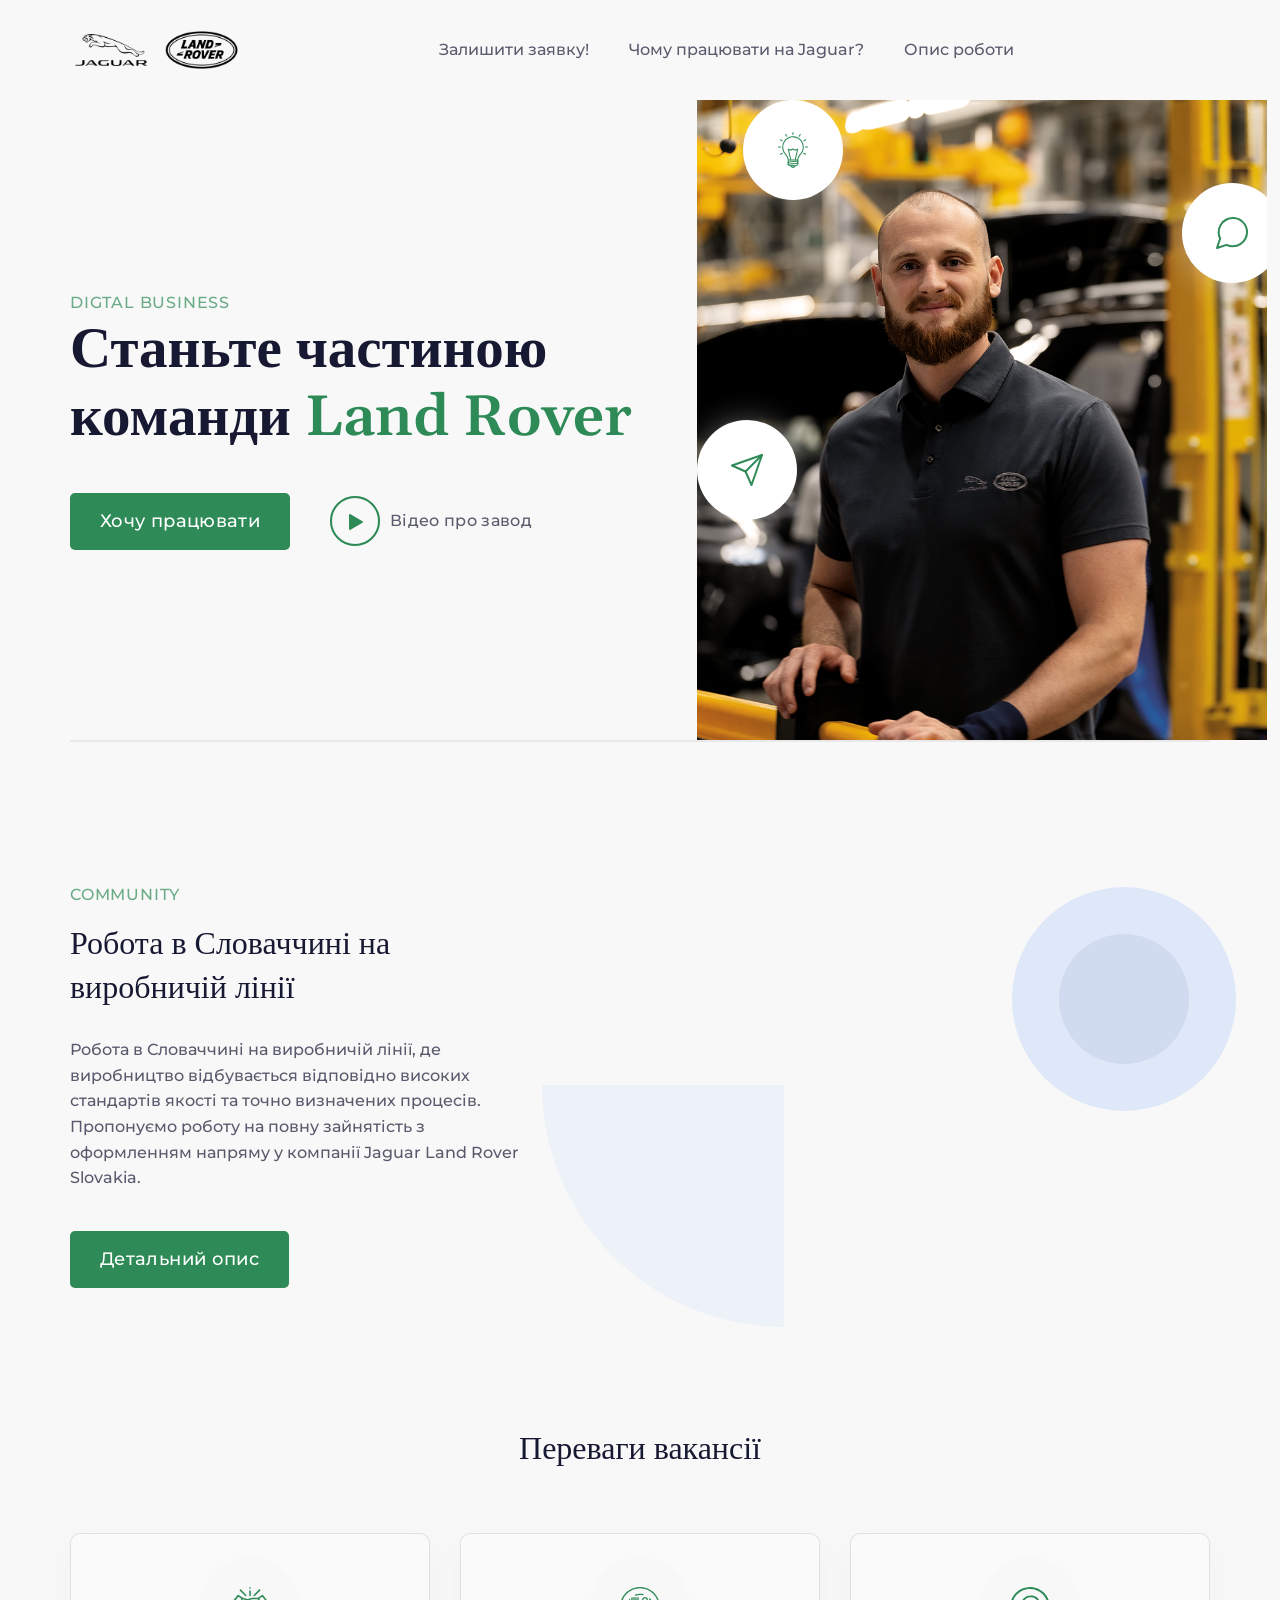
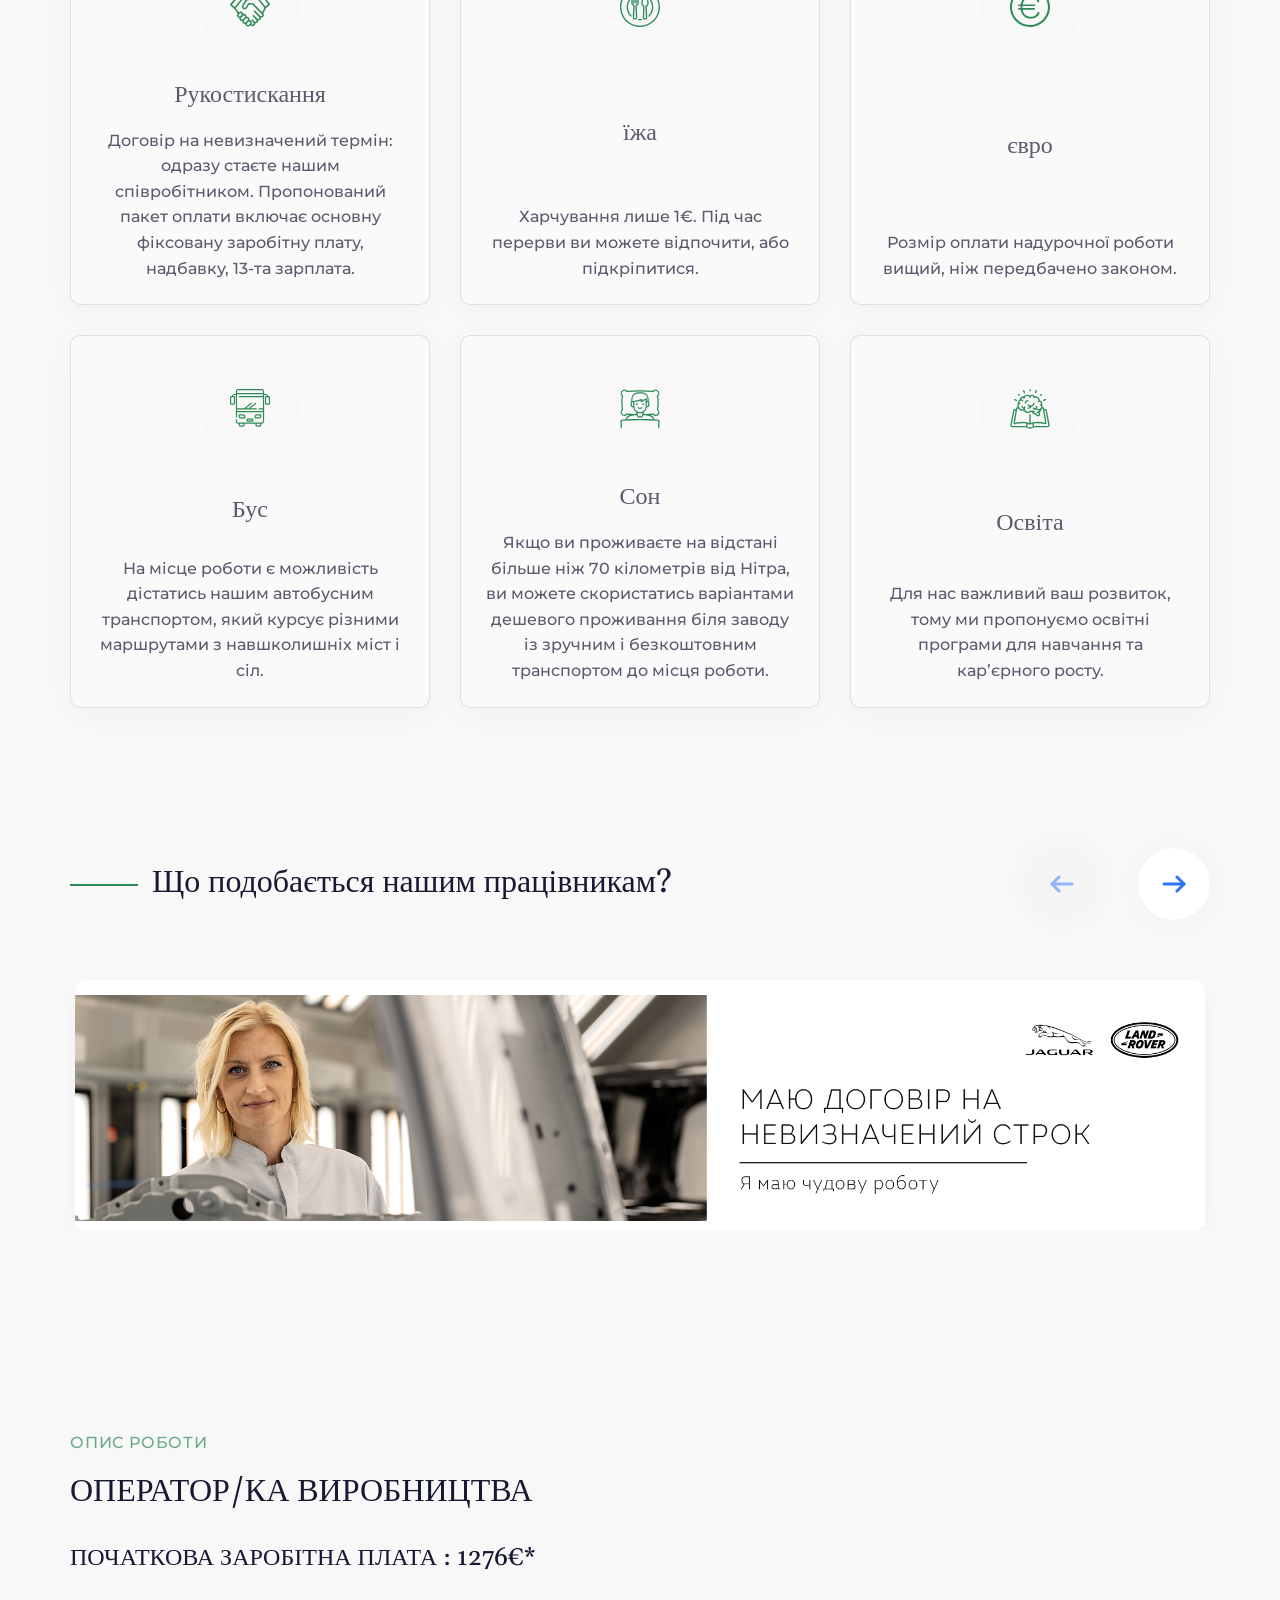
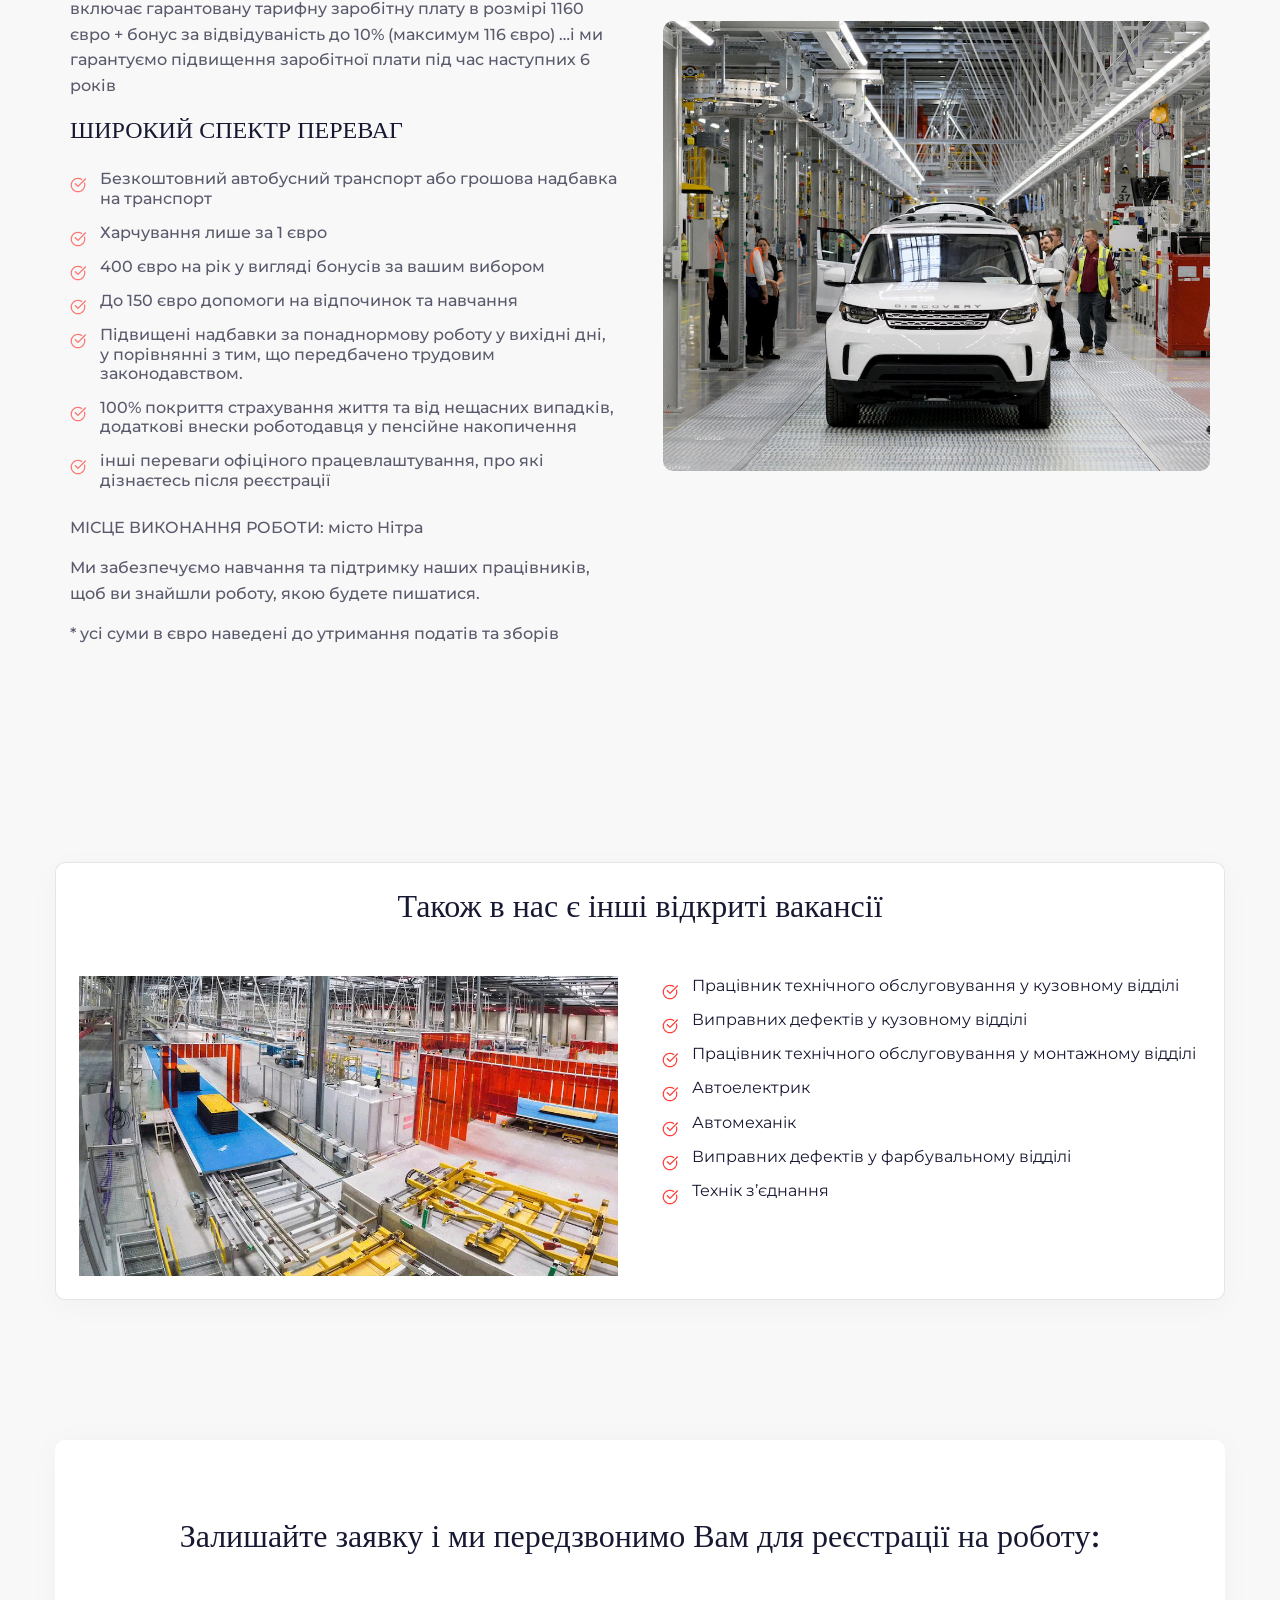
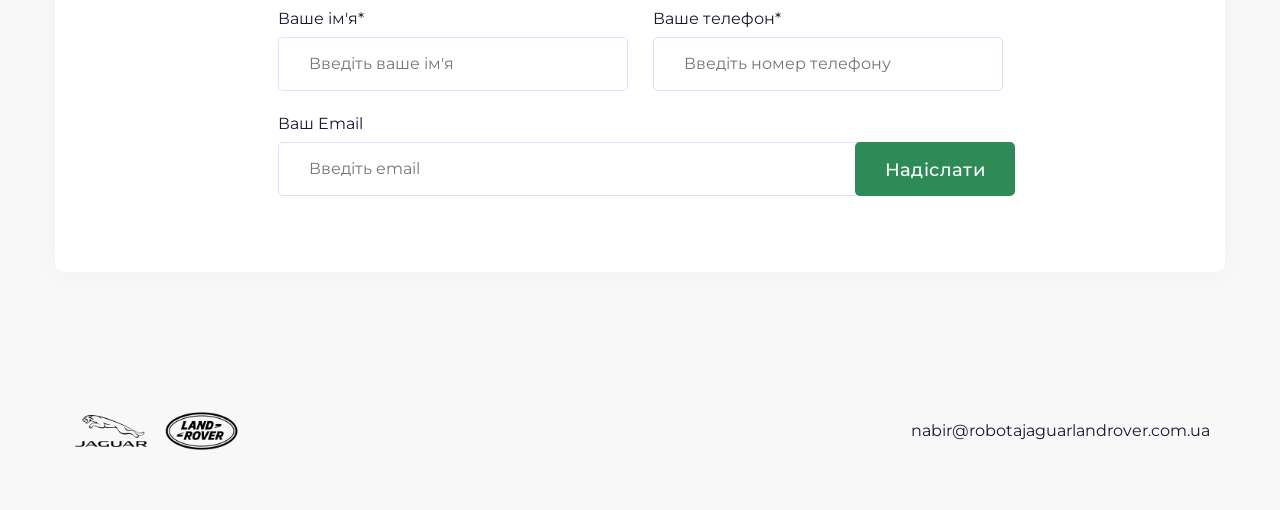
==== index.html @ fdfa9b6e "Add files via upload" ====
<!DOCTYPE html>
<html lang="en">

<head>
	<meta charset="UTF-8">
	<meta http-equiv="X-UA-Compatible" content="IE=edge">
	<meta name="viewport" content="width=device-width, initial-scale=1.0">
	<link rel="stylesheet" href="https://cdn.jsdelivr.net/npm/swiper@8/swiper-bundle.min.css" />
	<link rel="stylesheet" href="css/reset.css">
	<link rel="stylesheet" href="css/style.css">

	<title>Робота в Словаччині на Jaguar Land Rover</title>
</head>

<body>
	<div class="wrapper">
		<header class="header">
			<div class="header__container">
				<a href="index.html" class="header__logo">
					<img src="img/croppedlogo.png" alt="logo">
				</a>
				<nav class="header__menu">
					<ul class="header__list">
						<!-- <li class="header__items header__link--hover header__link--active"><a href="#"
								class="header__link  ">
								<p>Головна</p>
							</a>
						</li> -->
						<li class="header__items header__link--hover"><a href="#callback" class="header__link  ">
								<p>Залишити заявку!</p>
							</a>
						</li>
						<li class="header__items header__link--hover"><a href="#betterwork" class="header__link  ">
								<p>Чому працювати

									на Jaguar?</p>
							</a></li>
						<li class="header__items header__link--hover"><a href="#optionswork" class="header__link  ">
								<p>Опис роботи</p>
							</a>
						</li>
					</ul>
				</nav>
				<div class="header__mabail-button menu-mobail">
					<div class="menu-mobail__close">
						<span></span>
						<span></span>
						<span></span>
					</div>
				</div>
			</div>
		</header>
		<main class="page">
			<section class="page__main main">
				<div class="main__container">
					<div class="main__page">
						<div class="main__content">
							<p class="main__text main--textbgreen">Digtal business</p>
							<h1 class="main__title-text">Станьте частиною команди <span> Land Rover </span></h1>
							<div class="main__action-botton-more">
								<a href="#optionswork" class="main__botton botton">
									Хочу працювати
								</a>
								<a href="https://www.youtube.com/watch?v=NEhsQ5lwHX8" class="main__play"><span
										class="main__play-img triangle"></span>
									<p class="main__text main--textlet">Відео про завод </p>
								</a>
							</div>

						</div>
						<div class="main__content-img">
							<img class="main__img main__img1" src="img/1.png" alt="mainimg">
							<img class="main__img main__img2" src="img/2.png" alt="mainimg">
							<div class="items-background__item items-background--1"></div>
							<div class="items-background__item items-background--2"></div>
							<div class="items-background__item items-background--3"></div>
						</div>
					</div>
					<hr class="main__line">
				</div>
			</section>
			<section class="page__video video-content">
				<div class="video-content__container">
					<div class="video-content__content">
						<p class="video-content__text main--textbgreen">Community</p>
						<h2 class="video-content__title">Робота в Словаччині на виробничій лінії</h2>
						<p class="video-content__text">
							Робота в Словаччині на виробничій лінії, де виробництво відбувається відповідно високих
							стандартів якості та точно визначених процесів.
							Пропонуємо роботу на повну зайнятість з оформленням напряму у компанії Jaguar Land Rover
							Slovakia.
						</p>
						<a href="#" class="video-content__botton botton">
							Детальний опис
						</a>
					</div>
					<div class="video-content__video">
						<iframe width="555" height="336" src="https://www.youtube.com/embed/NEhsQ5lwHX8?controls=0"
							title="YouTube video player" frameborder="0"
							allow="accelerometer; autoplay; clipboard-write; encrypted-media; gyroscope; picture-in-picture"
							allowfullscreen></iframe>
					</div>
					<div class="video-content__background items-background-video">
						<div class="items-background-video__item items-video-content--1"></div>
						<div class="items-background-video__item items-video-content--2">
							<span></span>
						</div>
					</div>
				</div>
			</section>
			<section id="betterwork" class="page-works betterwork">
				<div class="betterwork__container">
					<h2 class="betterwork__title">Переваги вакансії</h2>
					<div class="betterwork__flayers flayers-items">
						<div class="flayers-items__covering">
							<div class="flayers-items__item">
								<div class="flayers-items__img">
									<img src="img/svg/handshake-1.svg" alt="Handshake">
								</div>
								<h3 class="flayers-items__title">Рукостискання</h3>
								<p class="flayers-items__text">Договір на невизначений термін: одразу стаєте нашим
									співробітником. Пропонований пакет оплати включає основну фіксовану заробітну плату,
									надбавку, 13-та зарплата.</p>
							</div>
							<div class="flayers-items__item">
								<div class="flayers-items__img">
									<img src="img/svg/dish.svg" alt="eat">
								</div>

								<h3 class="flayers-items__title">їжа</h3>
								<p class="flayers-items__text">Харчування лише 1€. Під час перерви ви можете відпочити,
									або
									підкріпитися.</p>
							</div>
							<div class="flayers-items__item">
								<div class="flayers-items__img">
									<img src="img/svg/euro-1.svg" alt="euro"></div>
								<h3 class="flayers-items__title">євро</h3>
								<p class="flayers-items__text">Розмір оплати надурочної роботи вищий, ніж передбачено
									законом.</p>
							</div>
							<div class="flayers-items__item">
								<div class="flayers-items__img">
									<img src="img/svg/bus.svg" alt="car"></div>
								<h3 class="flayers-items__title">Бус</h3>
								<p class="flayers-items__text">На місце роботи є можливість дістатись нашим автобусним
									транспортом, який курсує різними маршрутами з навшколишніх міст і сіл.</p>
							</div>
							<div class="flayers-items__item">
								<div class="flayers-items__img">
									<img src="img/svg/sleeping.svg" alt="Sleep"></div>
								<h3 class="flayers-items__title">Сон</h3>
								<p class="flayers-items__text">Якщо ви проживаєте на відстані більше ніж 70 кілометрів
									від
									Нітра, ви можете скористатись варіантами дешевого проживання біля заводу із зручним
									і
									безкоштовним транспортом до місця роботи.</p>
							</div>
							<div class="flayers-items__item">
								<div class="flayers-items__img">
									<img src="img/svg/book.svg" alt="Education"></div>
								<h3 class="flayers-items__title">Освіта</h3>
								<p class="flayers-items__text">Для нас важливий ваш розвиток, тому ми пропонуємо освітні
									програми для навчання та кар’єрного росту.</p>
							</div>
						</div>
					</div>
				</div>
			</section>
			<section class="page-whatlike whatlike">
				<div class="whatlike__container">
					<div class="whatlike__top">
						<h2 class="whatlike__title">Що подобається нашим працівникам?</h2>
						<div class="whatlike__pagination">
							<div class="whatlike__swiper-button-prev"></div>
							<div class="whatlike__swiper-button-next"></div>
						</div>
					</div>
					<div class="whatlike__swiper swiper">
						<div class="swiper-wrapper">
							<div class="swiper-slide">
								<div class="whatlike__swip-img">
									<img src="img/swaper/1_UA.png" alt="">
								</div>
							</div>
							<div class="swiper-slide">
								<div class="whatlike__swip-img">
									<img src="img/swaper/2_UA.png" alt="">
								</div>
							</div>
							<div class="swiper-slide">
								<div class="whatlike__swip-img">
									<img src="img/swaper/3_UA.png" alt="">
								</div>
							</div>
							<div class="swiper-slide">
								<div class="whatlike__swip-img">
									<img src="img/swaper/4_UA.png" alt="">
								</div>
							</div>
							<div class="swiper-slide">
								<div class="whatlike__swip-img">
									<img src="img/swaper/5_UA.png" alt="">
								</div>
							</div>
						</div>
					</div>
				</div>
			</section>
			<section id="optionswork" class="page-options  optionswork">
				<div class="optionswork__container">
					<div class="optionswork__content">
						<p class="optionswork__text main--textbgreen">ОПИС РОБОТИ</p>
						<h2 class="optionswork__title">ОПЕРАТОР/КА ВИРОБНИЦТВА</h2>
						<h3 class="optionswork__texttitle">
							ПОЧАТКОВА ЗАРОБІТНА ПЛАТА : 1276€*</h3>
						<p class="optionswork__text">включає гарантовану тарифну заробітну плату в розмірі 1160 євро
							+ бонус за відвідуваність до 10% (максимум 116 євро)
							…і ми гарантуємо підвищення заробітної плати під час наступних 6 років</p>
						<h3 class="optionswork__texttitle"> ШИРОКИЙ СПЕКТР ПЕРЕВАГ</h3>

						<ul class="optionswork__list">
							<li class="optionswork__item">Безкоштовний автобусний транспорт або грошова надбавка на
								транспорт</li>
							<li class="optionswork__item">Харчування лише за 1 євро</li>
							<li class="optionswork__item">400 євро на рік у вигляді бонусів за вашим вибором</li>
							<li class="optionswork__item">До 150 євро допомоги на відпочинок та навчання</li>
							<li class="optionswork__item">Підвищені надбавки за понаднормову роботу у вихідні дні, у
								порівнянні з тим, що передбачено трудовим законодавством.</li>
							<li class="optionswork__item">100% покриття страхування життя та від нещасних випадків,
								додаткові внески роботодавця у пенсійне накопичення</li>
							<li class="optionswork__item">інші переваги офіціного працевлаштування, про які дізнаєтесь
								після реєстрації </li>
						</ul>
						<p class="optionswork__text">МІСЦЕ ВИКОНАННЯ РОБОТИ: місто Нітра</p>
						<p class="optionswork__text">Ми забезпечуємо навчання та підтримку наших працівників, щоб ви
							знайшли роботу, якою будете
							пишатися.
						</p>
						<p class="optionswork__text">* усі суми в євро наведені до утримання податів та зборів</p>
					</div>
					<div class="optionswork__img">
						<img src="img/factory.jpeg" alt="factory">
					</div>
				</div>
			</section>
			<section class="page-vacancy  vacancy">
				<div class="vacancy__container">
					<h2 class="vacancy__title">Також в нас є інші відкриті вакансії</h2>
					<div class="vacancy__content">

						<ul class="vacancy__list">
							<li class="vacancy__item">Працівник технічного обслуговування у кузовному відділі</li>
							<li class="vacancy__item">Виправних дефектів у кузовному відділі</li>
							<li class="vacancy__item">Працівник технічного обслуговування у монтажному відділі</li>
							<li class="vacancy__item">Автоелектрик</li>
							<li class="vacancy__item">Автомеханік</li>
							<li class="vacancy__item">Виправних дефектів у фарбувальному відділі</li>
							<li class="vacancy__item">Технік з’єднання</li>
						</ul>
						<div class="vacancy__img">
							<img src="img/maxresdefault.gif" alt="vacancy">
						</div>
					</div>

				</div>
			</section>
			<section id="callback" class="page-callback  callback">
				<div class="callback__container">
					<h2 class="callback__title">
						Залишайте заявку і ми передзвонимо Вам для реєстрації на роботу:
					</h2>
					<form class="callback__form form-callback" action="#">
						<div class="form-callback__line">
							<label class="form-callback__label" for="name-01">Ваше ім'я*</label>
							<input class="form-callback__input" id="name-01" required name="name" type="text"
								placeholder="Введіть ваше ім'я">
						</div>
						<div class="form-callback__line">
							<label class="form-callback__label" for="tel-04">Ваше телефон*</label>
							<input class="form-callback__input" id="tel-04" required name="tel" type="tel"
								placeholder="Введіть номер телефону">
						</div>
						<div class="form-callback__line form-callback--email">
							<label class="form-callback__label " for="email-03">Ваш Email</label>
							<input class="form-callback__input" id="email-03" name="email" type="email"
								placeholder="Введіть email">
						</div>
						<div class="form-callback__line form-callback__line--width">
							<button type="submit" class="form-callback__button botton">Надіслати</button>
						</div>
					</form>
				</div>
			</section>
		</main>
		<footer class="footer">
			<div class="footer__container">
				<a href="index.html" class="header__logo">
					<img src="img/croppedlogo.png" alt="logo">
				</a>
				<a href="mailto:nabir@robotajaguarlandrover.com.ua"
					class="footer__content">nabir@robotajaguarlandrover.com.ua</a>
			</div>
		</footer>
	</div>
	<script src="https://cdn.jsdelivr.net/npm/swiper@8/swiper-bundle.min.js"></script>
	<script src="/js/script.js"></script>
</body>

</html>
---- css/style.css ----
@import url("https://fonts.googleapis.com/css?family=Gelasio:500,600&display=swap");
@import url("https://fonts.googleapis.com/css?family=Montserrat:regular,500&display=swap");

body {
    font-family: "Montserrat";
    font-style: normal;
    background-color: #F8F8F8;
    color: #171832;
}

.wrapper {
    overflow: hidden;
    min-height: 100%;
    position: relative;
    display: flex;
    flex-direction: column;
}

.wrapper>main {
    flex-grow: 1;
}

[class*="__container"] {
    max-width: 1170px;
    margin: 0 auto;
    padding-left: 15px;
    padding-right: 15px;
}

p,
.optionswork__item {
    font-weight: 500;
    font-size: 16px;
    line-height: 160%;
    color: #171832;
    opacity: 0.7;
}

h1 {
    font-family: 'Gelasio';
    font-style: normal;
    font-weight: 600;
    font-size: 57px;
    line-height: 120%;
}

h1 span {
    color: rgb(46, 139, 87);
}

h2 {
    font-family: 'Gelasio';
    font-style: normal;
    font-weight: 500;
    font-size: 32px;
    line-height: 140%;
}

h3 {
    font-family: 'Gelasio';
    font-style: normal;
    font-weight: 500;
    font-size: 24px;
    line-height: 150%;
    text-align: center;
    color: #171832;
    opacity: 0.7;
}

/* ///////////////header////////// */

.header {
    position: fixed;
    top: 0;
    left: 0;
    width: 100%;
    background-color: #f8f8f8d4;
    z-index: 20;
}

.header__container {
    display: flex;
    flex-direction: row;
    align-items: center;
    justify-content: flex-start;
    /* gap: 110px; */
    height: 100px;
}

.header__logo {
    width: 173px;
    display: inline-block;
    flex-shrink: 0;
}

.header__logo img {
    max-width: 100%;
}

.header__menu {
    margin: 0 auto;
}

.header__list {
    display: flex;
    gap: 40px;
}

.header__items {}

.header__link--hover {
    position: relative;
    transition: 0.3s;
}

.header__link--hover:hover p,
.header__link--active p {
    opacity: 1;
    color: rgb(46, 139, 87);
}

.header__link--hover::before {
    position: absolute;
    content: "";
    height: 2px;
    width: 100%;
    bottom: -10px;
    left: 0px;
    background-color: rgb(46, 139, 87);
    transition: 0.3s;
    border-radius: 1px;
    height: 0;
}

.header__link--hover:hover::before,
.header__link--active::before {
    position: absolute;
    content: "";
    height: 2px;
    width: calc(100% + 26px);
    bottom: -15px;
    left: -13px;
}


.header__link {
    white-space: nowrap;

}

.header__mabail-button {}

.menu-mobail {}

.menu-mobail__close {}


@media (max-width: 991px) {
    .header__list {
        gap: 20px;
    }
}

@media (max-width: 768px) {
    .menu-mobail__close {
        position: relative;
        width: 70px;
        height: 70px;
        background-color: white;
        border-radius: 5px;
        box-shadow: 0 10px 20px rgba(0, 0, 0, 0.08);
        cursor: pointer;
        display: flex;
        align-items: center;
        justify-content: center;
        overflow: hidden;
    }

    .menu-mobail__close span {
        position: absolute;
        width: 40px;
        height: 4px;
        border-radius: 4px;
        background-color: rgb(46, 139, 87);
        transition: 0.5s;
    }

    .menu-mobail__close span:nth-child(1) {
        transform: translateY(-15px);
        width: 25px;
        left: 15px;
    }

    .active .menu-mobail__close span:nth-child(1) {
        transform: translateY(0px) rotate(45deg);
        width: 40px;
        transition-delay: 0.3s;
    }


    .menu-mobail__close span:nth-child(2) {
        transform: translateY(15px);
        width: 15px;
        left: 15px;
    }

    .active .menu-mobail__close span:nth-child(2) {
        transform: translateY(0px) rotate(315deg);
        width: 40px;
        transition-delay: 0.3s;
    }

    .active .menu-mobail__close span:nth-child(3) {
        transform: translateX(60px);
    }

    .header__menu {
        display: none;
    }

    .header__container {
        justify-content: space-between;
        background: #76b290db;
        transition: .5s;
    }

    .header.active {
        background-color: transparent;
    }

    .active .header__container {
        height: 100vh;
        width: 320px;
        margin-left: 0;
        padding-top: 15px;
        align-content: flex-start;
        transition: .5s;
        flex-wrap: wrap;
        background: #76b290;
        row-gap: 50px;
    }

    .active .header__menu {
        display: block;
        order: 2;
        margin: 0;
    }

    .active .header__list {
        flex-direction: column;
    }

    .active .header__list p {
        font-size: 20px;
    }

    .header__link--hover:hover::before,
    .header__link--active::before {
        display: none;
    }
}

/* перша секція main */

.page__main {
    margin-top: 100px;
    margin-bottom: 140px;
}

.main {}

.main__container {}

.main__page {
    display: flex;
    flex-direction: row;
    align-items: center;
    justify-content: space-between;
}

.main__content {
    flex: 0 1 50%;
}

.main__text {}

.main--textbgreen {
    letter-spacing: 0.05em;
    text-transform: uppercase;
    color: rgb(46, 139, 87);
}

.main--textlet {
    letter-spacing: 0.02em;
}

.main__title-text {
    margin-bottom: 40px;
}

.main__action-botton-more {
    display: flex;
    align-items: center;
    gap: 40px;
}

.main__botton {}

.botton {
    font-weight: 500;
    font-size: 18px;
    line-height: 150%;
    letter-spacing: 0.02em;
    color: #FFFFFF;
    white-space: nowrap;
    padding: 15px 30px;
    background-color: rgb(46, 139, 87);
    border-radius: 5px;
    height: 57px;

    display: inline-block;

    transition: .3s;
}

.botton:hover {
    box-shadow: 5px 6px 8px 2px rgb(44 60 41);
    transform: translate(0.3px, -0.3px);
}

.botton:active {
    transform: translate(0, 0px);
}

.main__play {
    display: flex;
    gap: 10px;
    align-items: center;

}

.main__play-img {
    position: relative;
    width: 50px;
    height: 50px;
    border-radius: 50%;
    border: 1px solid rgba(46, 139, 87, 0.4);
    transition: .5s;
    flex-shrink: 0;
}

.main__play-img:hover {
    box-shadow: 1px 0px 24px 7px rgb(46 139 87 / 40%);
}




.main__play-img::before {
    content: "";
    inset: 15px;
    position: absolute;
    width: 20px;
    height: 20px;
    background: url(../img/svg/triangle.svg) no-repeat center center;
    transition: .5s;
}

.main__play-img::after {
    content: '';
    width: 50px;
    height: 50px;
    border-radius: 100%;
    border: 2px solid rgba(46, 139, 87, 1);
    position: absolute;
    z-index: -1;
    top: 50%;
    left: 50%;
    transform: translate(-50%, -50%);
    animation: ring 1.5s infinite;
}

.main__play-img:hover::after,
.main__play-img:focus::after {
    animation: none;
    display: none;
}

@keyframes ring {
    0% {
        width: 50px;
        height: 50px;
        opacity: 1;
    }

    100% {
        width: 100px;
        height: 100px;
        opacity: 0;
    }
}


.items-background__item {
    position: absolute;
    width: 100px;
    height: 100px;
    border-radius: 50%;
    box-shadow: 0px 2px 30px rgb(255 255 255 / 39%);

}



.main__content-img {
    transform: translateX(10%);
    position: relative;
    height: 640px;
    flex: 0 1 50%;
    overflow: hidden;

}

.main__img {

    position: absolute;
    top: 0;
    left: 0;
    width: 100%;
    height: 100%;
    object-fit: cover;
}

.main__img1 {
    animation: img-hide 15s linear infinite;
}

.main__img2 {
    animation: img-show 15s linear infinite;
}

@keyframes img-hide {
    0% {
        /* transform: scale(1); */
        opacity: 1;
    }

    20% {
        opacity: 1;
    }

    40% {

        opacity: 1;
    }

    60% {
        opacity: 0;
        transform: scale(1.2);
    }

    80% {
        opacity: 0;
        transform: scale(1);
    }

    98% {
        /* opacity: 0; */


    }

    100% {
        opacity: 1;
    }
}

@keyframes img-show {
    0% {
        opacity: 0;
    }

    20% {
        opacity: 0;
        transform: scale(1);

    }

    40% {
        opacity: 0;
    }

    60% {
        opacity: 1;
    }

    80% {
        opacity: 1;
    }

    100% {
        opacity: 0;
        transform: scale(1.2);
    }
}


.main__line {
    width: 100%;
    background-color: rgba(0, 0, 0, 0.06);
    height: 2px;
}

.items-background--1 {
    top: 0;
    left: 8%;
    background: white url(../img/svg/s3.svg) no-repeat center center;
    animation: circle-moves 5s linear infinite;
}

.items-background--2 {
    top: 50%;
    left: 0;
    background: white url(../img/svg/s2.svg) no-repeat center center;
    animation: circle-moves 9s linear infinite;
}

.items-background--3 {
    top: 13%;
    left: 85%;
    background: white url(../img/svg/s1.svg) no-repeat center center;
    animation: circle-moves 2s linear infinite;
}



@keyframes circle-moves {
    0% {
        opacity: 1;
    }

    50% {
        opacity: 0.3;
    }

    100% {
        opacity: 1;
    }
}

@media (max-width: 991px) {
    .main__action-botton-more {
        align-items: flex-start;
        flex-direction: column;
    }
}

@media (max-width: 768px) {
    .main__page {
        position: relative;
    }

    .main__content-img {

        flex: unset;
        transform: translateX(0);
        transform: scale(1.1);
        position: absolute;
        height: 264px;
        overflow: hidden;
        opacity: .3;
        left: 0;
        top: 0;
        width: 100%;
        z-index: -1;
    }

    .main__content {
        flex: unset;
        margin-bottom: 60px;
    }

    .main__action-botton-more {
        flex-direction: row;
        justify-content: space-between;
    }

    .main__title-text {
        font-size: 40px;
    }

    .page__main {
        margin-bottom: 30px;
    }

    .items-background__item {
        display: none;
    }
}

@media (max-width: 550px) {
    .main__action-botton-more {
        flex-direction: column;
    }

    .main__content-img {
        height: 350px;
    }
}

/* ---------video_section---------------------- */

.video-content__container {
    position: relative;
    display: flex;
    justify-content: space-between;
    align-items: center;
    z-index: 2;
    margin-bottom: 140px;
}

.video-content__content {
    flex: 0 1 40%;
}

.video-content__text {
    margin-bottom: 15px;
}

.main--textbgreen {}

.video-content__title {
    margin-bottom: 25px;
}

.video-content__text:nth-child(3) {
    margin-bottom: 40px;
}

.video-content__botton {}

.botton {}

.video-content__video iframe {
    opacity: 0.9;
    border-radius: 10px;
}

.video-content__background {
    position: absolute;
    width: 100%;
    height: 100%;
    z-index: -1;
}

.items-background-video {}

.items-background-video__item {}

.items-video-content--1 {
    position: absolute;
    height: 242px;
    width: 242px;
    background: #2D74FF;
    opacity: 0.05;
    border-radius: 0 0 0 484px;
    right: 39%;
    top: 50%;
    transform-origin: 242px 0;
    animation: video-content1 20s linear infinite;
}



@keyframes video-content1 {
    0% {
        transform: rotate(0deg);
    }

    100% {
        transform: rotate(360deg);
    }
}
.items-video-content--2 span {
    display: inline-block;
    position: absolute;
    width: 130px;
    height: 130px;
    background: #8296be29; 
    inset: 47px;
    border-radius: 50%;
     animation: video-c1 10s linear infinite;
}
.items-video-content--2 {
    position: absolute;
    width: 224px;
    height: 224px;
    background: #2d74ff1f; 
    right: 4px;
    top: 5px;
    border-radius: 50%;
     animation: video-c2 15s linear infinite;
}
@keyframes video-c1 {
    0% {
        transform: scale(1);
    }

    100% {
        transform: scale(1.3);
    }
}

@keyframes video-c2 {
    0% {
        transform: scale(1);
    }

    100% {
        transform: scale(1.1);
    }
}
@media (max-width: 990.98px) {
    .video-content__container{
        flex-direction: column;
        gap: 20px;
    }
    .video-content__video,.video-content__video iframe{
        width: 100%;
    }
} 
@media (max-width: 767.98px) {
    .video-content__container {
        position: relative;
        display: flex;
        justify-content: space-between;
        align-items: center;
        z-index: 2;
        margin-bottom: 40px;
    }
}



@media (max-width: 550px) {

    .video-content__botton {
        width: 100%;
        text-align: center;
    }
}



/* -------------works----------------- */

.page-works {}

.betterwork {}

.betterwork__container {
    display: flex;
    flex-direction: column;
    align-items: center;
    gap: 60px;
    margin-bottom: 140px;
}

.betterwork__title {}

.betterwork__flayers {}

.flayers-items {

    /* overflow: hidden;
    width: 100%; */

}

.flayers-items__covering {
    display: flex;
    flex-direction: row;
    gap: 30px;
    flex-wrap: wrap;
    justify-content: center;
}

.flayers-items__item {
    flex-shrink: 0;
    width: 360px;
    /* background: #FFFFFF; */
    background: rgba(255, 255, 255, 0.293);
    box-shadow: 0px 6px 30px rgba(0, 0, 0, 0.03);
    border-radius: 10px;
    display: flex;
    flex-direction: column;
    align-items: center;
    padding: 23px;
    justify-content: space-between;
    border: 1px solid rgba(0, 0, 0, 0.1);
    transition: .4s;
}

.flayers-items__item:hover {
    background: white;
    border: 1px solid white;
}

.flayers-items__img {
    width: 100px;
    height: 100px;
    background: #F8F8F8;
    border-radius: 50%;
    position: relative;
    margin-bottom: 20px;
    transition: 0.4s;
}

.flayers-items__img img {
    position: absolute;
    inset: 30px;
    width: 40px;
    height: 40px;
    object-fit: cover;
}

.flayers-items__title {
    margin-bottom: 15px;
    transition: 0.4s;
}

.flayers-items__item:hover .flayers-items__title {
    opacity: 1;
}

.flayers-items__item:hover .flayers-items__img {
    background: #F4F4F4;
    box-shadow: 0px 1px 25px rgba(0, 0, 0, 0.06);
}

.flayers-items__text {
    text-align: center;
}

@media (max-width: 767.98px) {

    .betterwork__container{
        margin-bottom: 40px;
    }
}
@media (max-width: 400px) {
    .flayers-items__item{
        width: 320px;
    }
}

/* =============вподобання=============== */

.page-whatlike {}

.whatlike {}

.whatlike__container {
    margin-bottom: 140px;
}

.whatlike__top {
    margin-bottom: 60px;
    display: flex;
    justify-content: space-between;
    align-items: center;

}

.whatlike__title {
    padding-left: 82px;
    position: relative;
}

.whatlike__title::before {
    position: absolute;
    content: "";
    width: 68px;
    height: 2px;
    left: 0px;
    top: 50%;
    background-color: rgb(46, 139, 87);
    box-shadow: 0px 2px 30px rgba(0, 0, 0, 0.03);
}



.whatlike__pagination {
    /* position: relative; */
    width: 184px;
    display: flex;
    justify-content: space-between;
}

.whatlike__swiper {
    width: 1140px;
    height: 250px;
}

.swiper-wrapper {}

.swiper-slide {}

.swiper-pagination {}

.whatlike__swiper-button-prev,
.whatlike__swiper-button-next {
    /* position: absolute; */
    width: 72px;
    height: 72px;
    border-radius: 50%;
    background: #FFFFFF;
    box-shadow: 0px 2px 30px rgba(0, 0, 0, 0.03);
    cursor: pointer;
}

.whatlike__swiper-button-prev {
    background: #FFFFFF url(../img/swaper/svg/str.svg) no-repeat center;
    transform: rotate(180deg);
}

.whatlike__swiper-button-next {
    background: #FFFFFF url(../img/swaper/svg/str.svg) no-repeat center;
}

.whatlike__pagination .swiper-button-disabled {
    background-color: #F4F4F4;
    opacity: 0.5;
}

.swiper-slide-active {
    display: flex;
    justify-content: center;
}

.whatlike__swip-img {
    background: #FFFFFF;
    box-shadow: 0px 6px 30px rgba(0, 0, 0, 0.03);
    border-radius: 10px;
    /* width: 1120px;  */
    padding: 15px 0;
}

.whatlike__swip-img img {
    width: 1130px;
}

/* =============================================== */

.optionswork__container {
    margin-bottom: 140px;
    padding-top: 60px;
    padding-bottom: 60px;
    display: flex;
    flex-direction: row;
    justify-content: space-between;
    gap: 15px;
    align-items: center;
}


.optionswork__content {
    flex: 0 1 48%;
}

.optionswork__text {
    margin-bottom: 15px;
}

.optionswork__textp {
    margin-bottom: 15px;
}

.main--textbgreen {}

.optionswork__title {
    margin-bottom: 25px;
}

.optionswork__texttitle {
    text-align: left;
    opacity: 1;
    margin-bottom: 20px;
}

.optionswork__list {
    margin-bottom: 25px;
}

.optionswork__item,
.vacancy__item {
    padding-left: 30px;
    position: relative;
    line-height: 120%;
}

.optionswork__item:before,
.vacancy__item::before {
    left: 0px;
    top: 8px;
    content: "";
    position: absolute;
    background: url(../img/svg/check.svg) 0 0/contain no-repeat;
    width: 16px;
    height: 16px;
}

.optionswork__item:not(:last-child),
.vacancy__item:not(:last-child) {
    margin-bottom: 15px;
}

.optionswork__img {
    position: relative;
    flex: 0 1 48%;
    height: 450px;
    overflow: hidden;
}

.optionswork__img img {
    position: absolute;
    top: 0;
    left: 0;
    width: 100%;
    height: 100%;
    object-fit: cover;
    border-radius: 10px;
    transition: 2.4s;
}

.optionswork__img img:hover {
    transform: scale(1.1);
}

/* ==============vacancy========================= */

.vacancy__container {
    margin-bottom: 140px;
    display: flex;
    flex-direction: column;
    background: #FFFFFF;
    box-shadow: 0px 6px 30px rgb(0 0 0 / 3%);
    border-radius: 10px;
    padding: 23px;
    border: 1px solid rgba(0, 0, 0, 0.1);

}

.vacancy__content {
    justify-content: space-between;
    display: flex;
    flex-direction: row-reverse;
}

.vacancy__title {
    margin-bottom: 45px;
    text-align: center;
}

.vacancy__list {
    flex: 0 1 48%;
}

.vacancy__item {}

.vacancy__img {
    flex: 0 1 48%;
    position: relative;
    min-height: 300px;
    overflow: hidden;
}

.vacancy__img img {
    position: absolute;
    top: 0;
    left: 0;
    width: 100%;
    height: 100%;
    object-fit: cover;
    transition: 2.4s;
}

.vacancy__img img:hover {
    transform: scale(1.1);
}

/* =======callback==================== */
.page-callback {}

.callback {}

.callback__container {
    background: #FFFFFF;
    box-shadow: 0px 2px 30px rgba(0, 0, 0, 0.03);
    border-radius: 10px;
    padding-top: 76px;
    padding-bottom: 76px;
    margin-bottom: 140px;

}

.callback__title {
    text-align: center;
    margin-bottom: 50px;
}

.callback__form {}

.form-callback {
    display: flex;
    align-items: flex-end;
    justify-content: center;
    flex-direction: row;
    flex-wrap: wrap;
    gap: 25px;
    max-width: 750px;
    margin: 0 auto;
    position: relative;
}

.form-callback__line {
    flex: 0 1 48%;
    display: flex;
    flex-direction: column;
    gap: 10px;
    max-width: 350px;
}

.form-callback__label {}

.form-callback__input {
    padding: 15px 30px;
    height: 54px;
    border: 1px solid rgba(45, 116, 255, 0.2);
    border-radius: 5px;
}

.form-callback--email {
    flex: 0 1 100%;
    max-width: 725px;
}

.form-callback__line--width {
    position: absolute;
    right: 0;
    bottom: 0;
}

.form-callback__button {
    height: 54px;
}

.botton {}

/* ============futer===== */

.footer {}

.footer__container {
    display: flex;
    align-items: center;
    justify-content: space-between;
    margin-bottom: 60px;
}

.header__logo {}

.footer__content {}
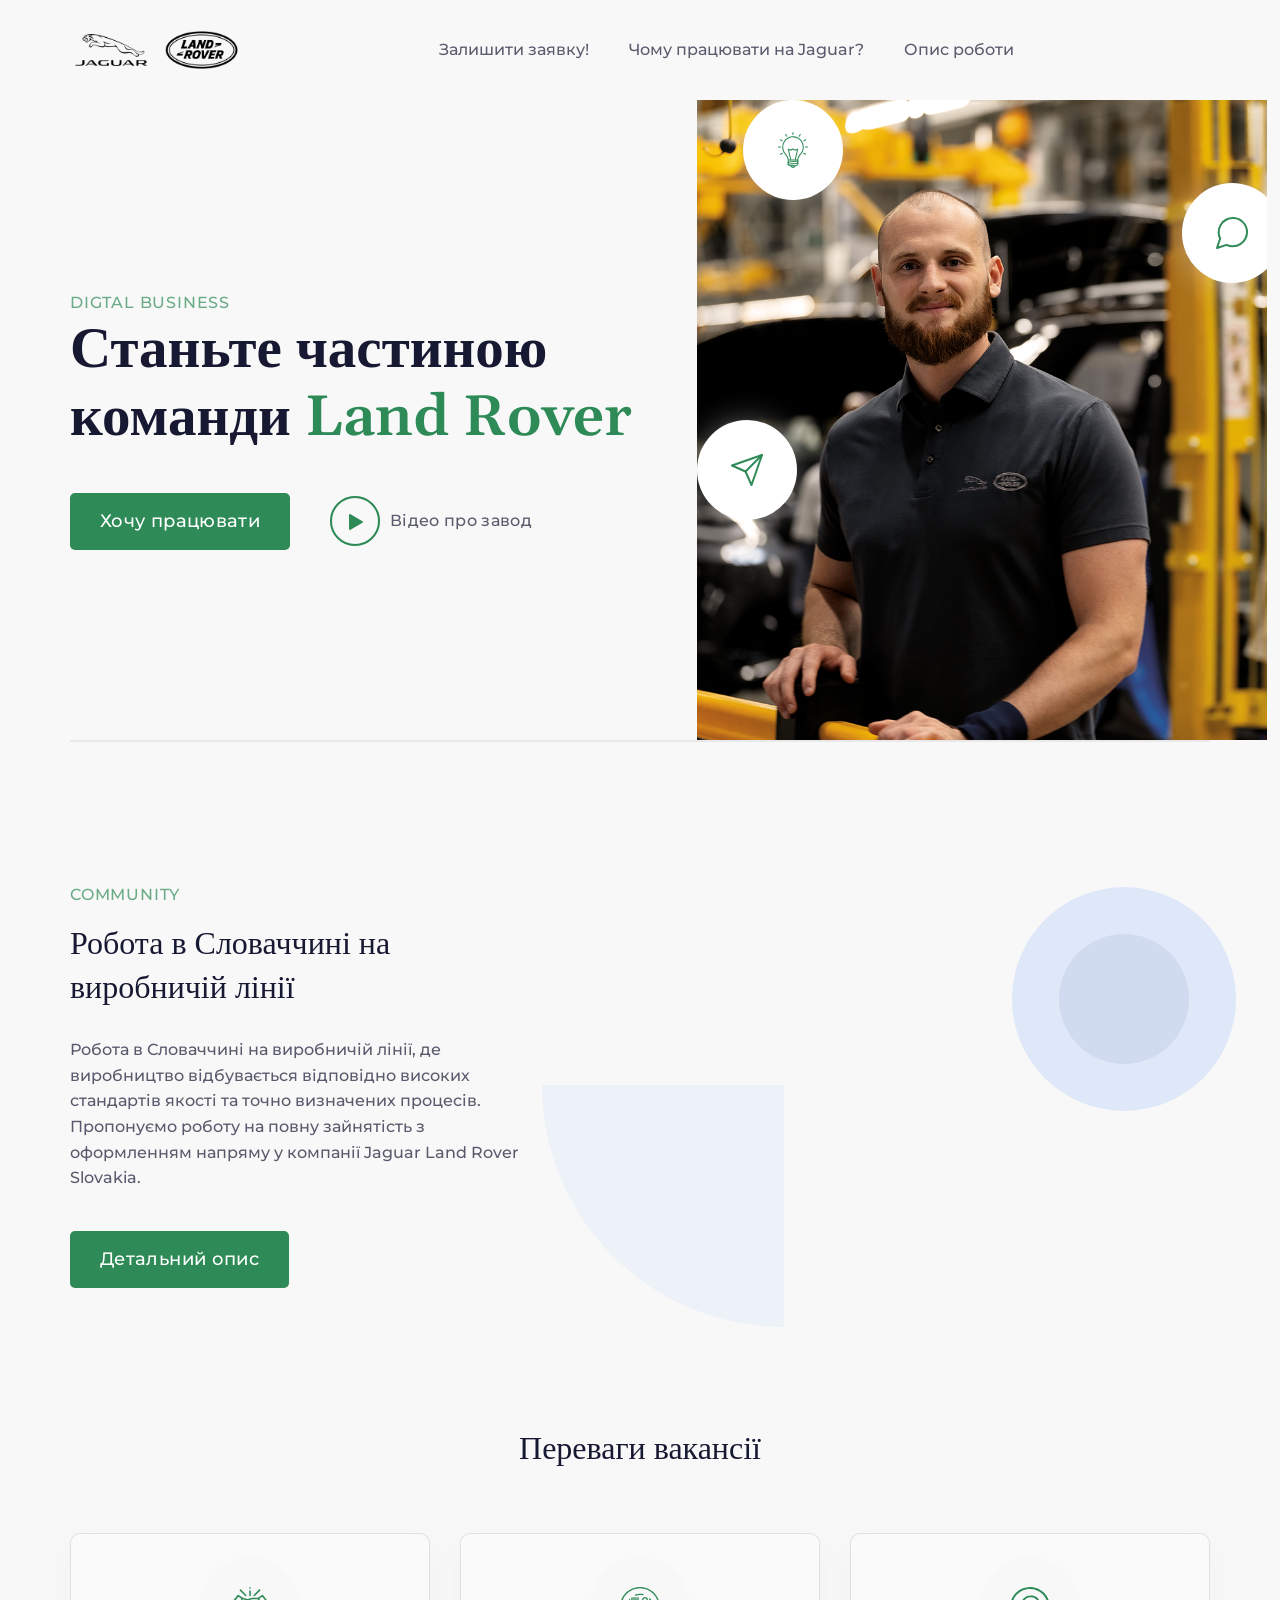
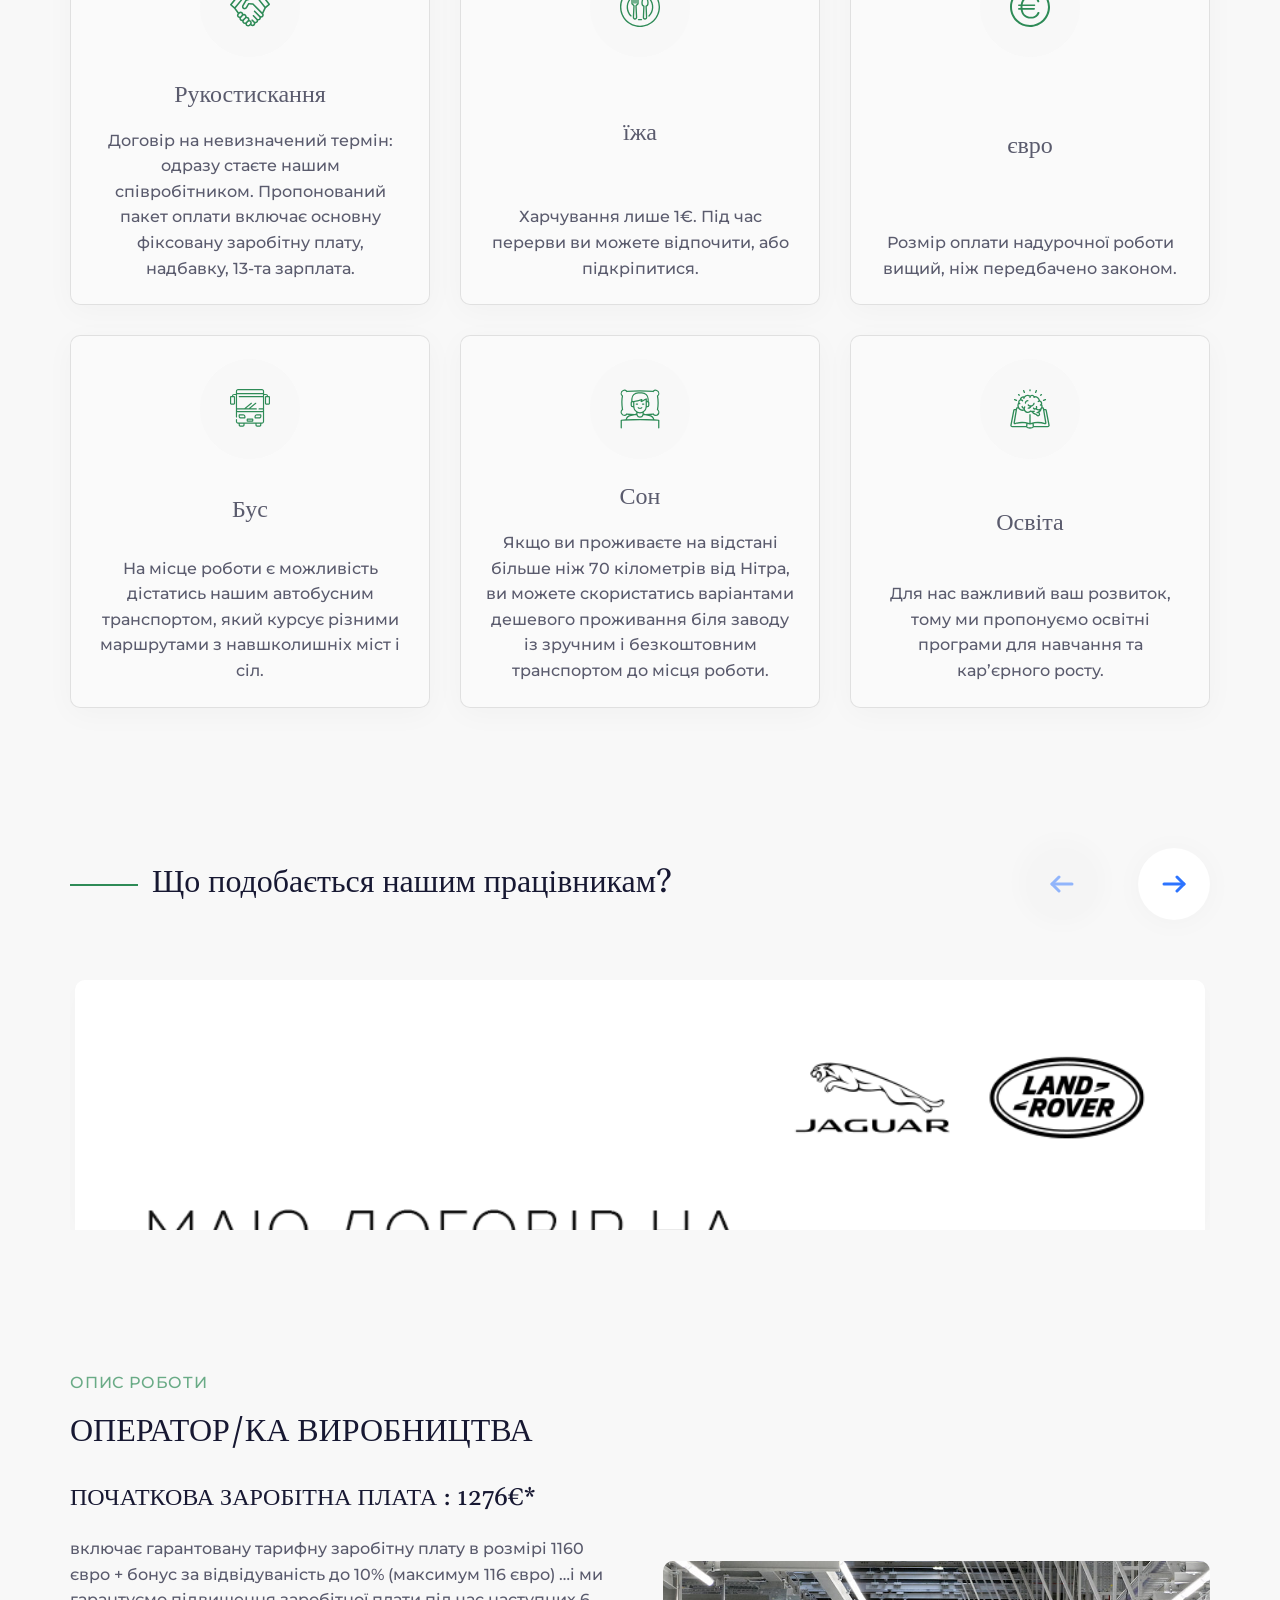
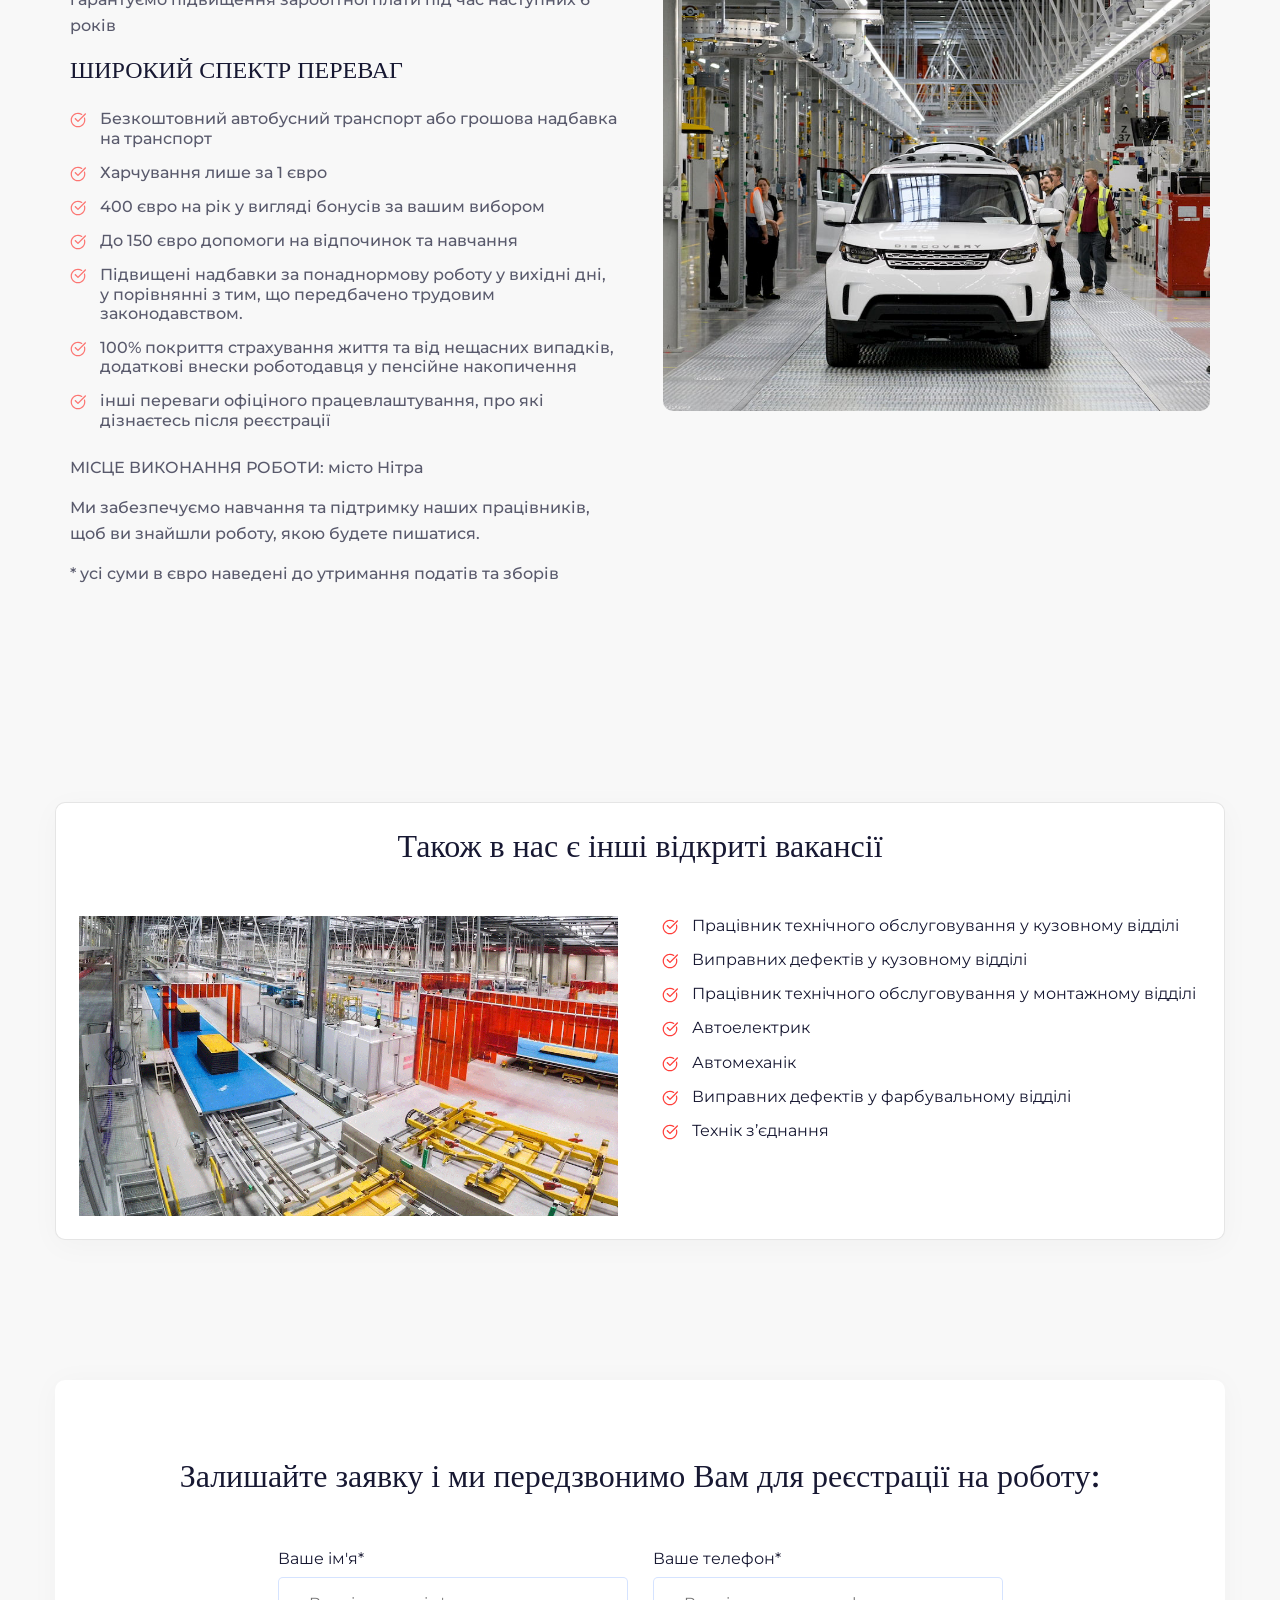
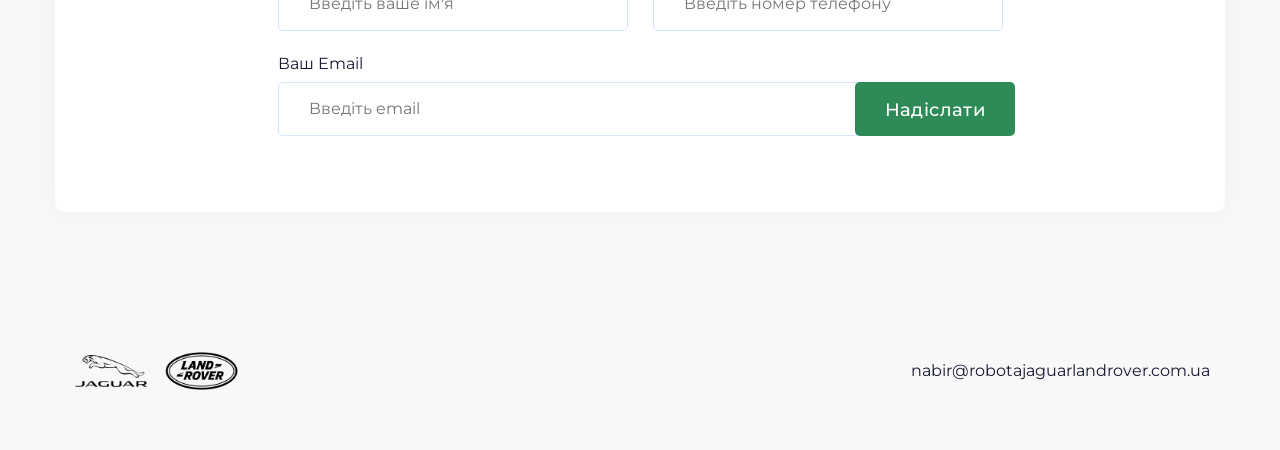
==== commit 4a6439eb: "Add files via upload" ====
--- a/index.html
+++ b/index.html
@@ -1,5 +1,5 @@
 <!DOCTYPE html>
-<html lang="en">
+<html lang="uk">
 
 <head>
 	<meta charset="UTF-8">
@@ -304,7 +304,7 @@
 		</footer>
 	</div>
 	<script src="https://cdn.jsdelivr.net/npm/swiper@8/swiper-bundle.min.js"></script>
-	<script src="/js/script.js"></script>
+	<script src="js/script.js"></script>
 </body>
 
 </html>
--- a/css/style.css
+++ b/css/style.css
@@ -83,7 +83,6 @@
     flex-direction: row;
     align-items: center;
     justify-content: flex-start;
-    /* gap: 110px; */
     height: 100px;
 }
 
@@ -105,8 +104,7 @@
     display: flex;
     gap: 40px;
 }
-
-.header__items {}
+ 
 
 .header__link--hover {
     position: relative;
@@ -147,12 +145,7 @@
     white-space: nowrap;
 
 }
-
-.header__mabail-button {}
-
-.menu-mobail {}
-
-.menu-mobail__close {}
+ 
 
 
 @media (max-width: 991px) {
@@ -266,10 +259,7 @@
     margin-top: 100px;
     margin-bottom: 140px;
 }
-
-.main {}
-
-.main__container {}
+ 
 
 .main__page {
     display: flex;
@@ -281,8 +271,7 @@
 .main__content {
     flex: 0 1 50%;
 }
-
-.main__text {}
+ 
 
 .main--textbgreen {
     letter-spacing: 0.05em;
@@ -302,9 +291,7 @@
     display: flex;
     align-items: center;
     gap: 40px;
-}
-
-.main__botton {}
+} 
 
 .botton {
     font-weight: 500;
@@ -353,9 +340,6 @@
     box-shadow: 1px 0px 24px 7px rgb(46 139 87 / 40%);
 }
 
-
-
-
 .main__play-img::before {
     content: "";
     inset: 15px;
@@ -440,8 +424,7 @@
 }
 
 @keyframes img-hide {
-    0% {
-        /* transform: scale(1); */
+    0% { 
         opacity: 1;
     }
 
@@ -462,13 +445,7 @@
     80% {
         opacity: 0;
         transform: scale(1);
-    }
-
-    98% {
-        /* opacity: 0; */
-
-
-    }
+    }   
 
     100% {
         opacity: 1;
@@ -556,6 +533,9 @@
 }
 
 @media (max-width: 768px) {
+    .main__line{
+        display: none;
+    }
     .main__page {
         position: relative;
     }
@@ -626,8 +606,7 @@
 .video-content__text {
     margin-bottom: 15px;
 }
-
-.main--textbgreen {}
+ 
 
 .video-content__title {
     margin-bottom: 25px;
@@ -636,10 +615,7 @@
 .video-content__text:nth-child(3) {
     margin-bottom: 40px;
 }
-
-.video-content__botton {}
-
-.botton {}
+ 
 
 .video-content__video iframe {
     opacity: 0.9;
@@ -652,10 +628,7 @@
     height: 100%;
     z-index: -1;
 }
-
-.items-background-video {}
-
-.items-background-video__item {}
+ 
 
 .items-video-content--1 {
     position: absolute;
@@ -753,10 +726,7 @@
 
 
 /* -------------works----------------- */
-
-.page-works {}
-
-.betterwork {}
+ 
 
 .betterwork__container {
     display: flex;
@@ -766,16 +736,6 @@
     margin-bottom: 140px;
 }
 
-.betterwork__title {}
-
-.betterwork__flayers {}
-
-.flayers-items {
-
-    /* overflow: hidden;
-    width: 100%; */
-
-}
 
 .flayers-items__covering {
     display: flex;
@@ -856,9 +816,7 @@
 
 /* =============вподобання=============== */
 
-.page-whatlike {}
-
-.whatlike {}
+ 
 
 .whatlike__container {
     margin-bottom: 140px;
@@ -890,8 +848,7 @@
 
 
 
-.whatlike__pagination {
-    /* position: relative; */
+.whatlike__pagination { 
     width: 184px;
     display: flex;
     justify-content: space-between;
@@ -901,16 +858,10 @@
     width: 1140px;
     height: 250px;
 }
-
-.swiper-wrapper {}
-
-.swiper-slide {}
-
-.swiper-pagination {}
+ 
 
 .whatlike__swiper-button-prev,
-.whatlike__swiper-button-next {
-    /* position: absolute; */
+.whatlike__swiper-button-next { 
     width: 72px;
     height: 72px;
     border-radius: 50%;
@@ -941,8 +892,7 @@
 .whatlike__swip-img {
     background: #FFFFFF;
     box-shadow: 0px 6px 30px rgba(0, 0, 0, 0.03);
-    border-radius: 10px;
-    /* width: 1120px;  */
+    border-radius: 10px; 
     padding: 15px 0;
 }
 
@@ -950,11 +900,98 @@
     width: 1130px;
 }
 
-/* =============================================== */
+
+@media (max-width: 1199.98px) {
+    .whatlike__top{
+        margin-bottom: 30px;
+    }
+    .whatlike__container{
+        max-width: 980px;
+    }
+    .whatlike__swiper {
+        width: 960px;
+        height: 220px;
+    }
+    .whatlike__swip-img img {
+        width: 950px;
+    }
+}
+
+@media (max-width: 990.98px) {
+    .whatlike__container{
+        max-width: 767px;
+    }
+    .whatlike__swiper {
+        width: 737px;
+        height: 170px;
+    }
+    .whatlike__swip-img img {
+        width: 730px;
+    }
+    .whatlike__container{
+        margin-bottom: 60px;
+    }
+
+}  
+@media (max-width: 767.98px) {
+    .whatlike__container{
+        margin-bottom: 30px;
+    }
+.whatlike__pagination{
+    display: none;
+}
+.whatlike__swiper {
+    width: 540px;
+    height: 270px;
+}
+
+.whatlike__swip-img img {
+    width: 535px;
+}
+h2{
+    font-size: 25px;
+}
+.whatlike__title{
+    padding-left: 0;
+}
+.whatlike__title::before{
+    display: none;
+}
+.whatlike__top{
+    justify-content: center;
+}
+.flayers-items__item{
+    width: 100%;
+}
+}
+@media (max-width: 560px) {
+    .whatlike__swiper {
+        width: 320px;
+        height: 170px;
+    }
+    .whatlike__swip-img img {
+        width: 320px;
+    }
+    .whatlike__title{
+        text-align: center;
+    }
+}
+
+@media (max-width: 321px) {
+.whatlike__swiper {
+    width: 290px;
+    height: 150px;
+}
+
+.whatlike__swip-img img {
+    width: 280px;
+}
+}
+/* ====================опис роботи=========================== */
 
 .optionswork__container {
     margin-bottom: 140px;
-    padding-top: 60px;
+    /* padding-top: 60px; */
     padding-bottom: 60px;
     display: flex;
     flex-direction: row;
@@ -975,8 +1012,7 @@
 .optionswork__textp {
     margin-bottom: 15px;
 }
-
-.main--textbgreen {}
+ 
 
 .optionswork__title {
     margin-bottom: 25px;
@@ -1002,7 +1038,7 @@
 .optionswork__item:before,
 .vacancy__item::before {
     left: 0px;
-    top: 8px;
+    top: 3px;
     content: "";
     position: absolute;
     background: url(../img/svg/check.svg) 0 0/contain no-repeat;
@@ -1037,6 +1073,29 @@
     transform: scale(1.1);
 }
 
+ 
+@media (max-width: 1199.98px) {
+
+
+    .optionswork__container{
+        flex-direction: column;
+        margin-bottom: 60px;
+    }
+    .optionswork__img img{
+        position: unset;
+    }
+} 
+/* @media (max-width: 990.98px) {} */  
+@media (max-width: 767.98px) {
+
+    .optionswork__title,.optionswork__texttitle{
+        font-size: 20px;
+
+    }
+    .optionswork__container{ 
+        margin-bottom: 30px;
+    }
+}
 /* ==============vacancy========================= */
 
 .vacancy__container {
@@ -1065,8 +1124,7 @@
 .vacancy__list {
     flex: 0 1 48%;
 }
-
-.vacancy__item {}
+ 
 
 .vacancy__img {
     flex: 0 1 48%;
@@ -1089,10 +1147,23 @@
     transform: scale(1.1);
 }
 
+ 
+@media (max-width: 1199.98px) {
+
+    .vacancy__container{
+        margin-bottom: 60px;
+    }
+} 
+/* @media (max-width: 990.98px) {} */  
+@media (max-width: 767.98px) {
+    .vacancy__content{
+        flex-direction: column;
+        gap: 15px;
+    }
+}
+
 /* =======callback==================== */
-.page-callback {}
-
-.callback {}
+ 
 
 .callback__container {
     background: #FFFFFF;
@@ -1108,8 +1179,7 @@
     text-align: center;
     margin-bottom: 50px;
 }
-
-.callback__form {}
+ 
 
 .form-callback {
     display: flex;
@@ -1130,8 +1200,7 @@
     gap: 10px;
     max-width: 350px;
 }
-
-.form-callback__label {}
+ 
 
 .form-callback__input {
     padding: 15px 30px;
@@ -1154,12 +1223,37 @@
 .form-callback__button {
     height: 54px;
 }
-
-.botton {}
-
+ 
+
+ 
+@media (max-width: 1199.98px) {
+    .callback__container{
+        margin-bottom: 60px;
+    }
+} 
+/* @media (max-width: 990.98px) {} */  
+@media (max-width: 767.98px) {
+    .form-callback__line{
+        flex: 0 1 100%;
+        max-width: unset;
+    }
+    .callback__container{
+        padding-top: 20px;
+    }
+
+}
+@media (max-width: 550px) {
+    .form-callback__line--width{
+        position: unset;
+    }
+    .callback__title{
+        margin-bottom: 15px;
+        font-size: 22px;
+    }
+
+}
 /* ============futer===== */
-
-.footer {}
+ 
 
 .footer__container {
     display: flex;
@@ -1167,7 +1261,12 @@
     justify-content: space-between;
     margin-bottom: 60px;
 }
-
-.header__logo {}
-
-.footer__content {}+ 
+
+@media (max-width: 550px) {
+    .footer__container{
+        flex-direction: column;
+        gap: 15px;
+    }
+
+}
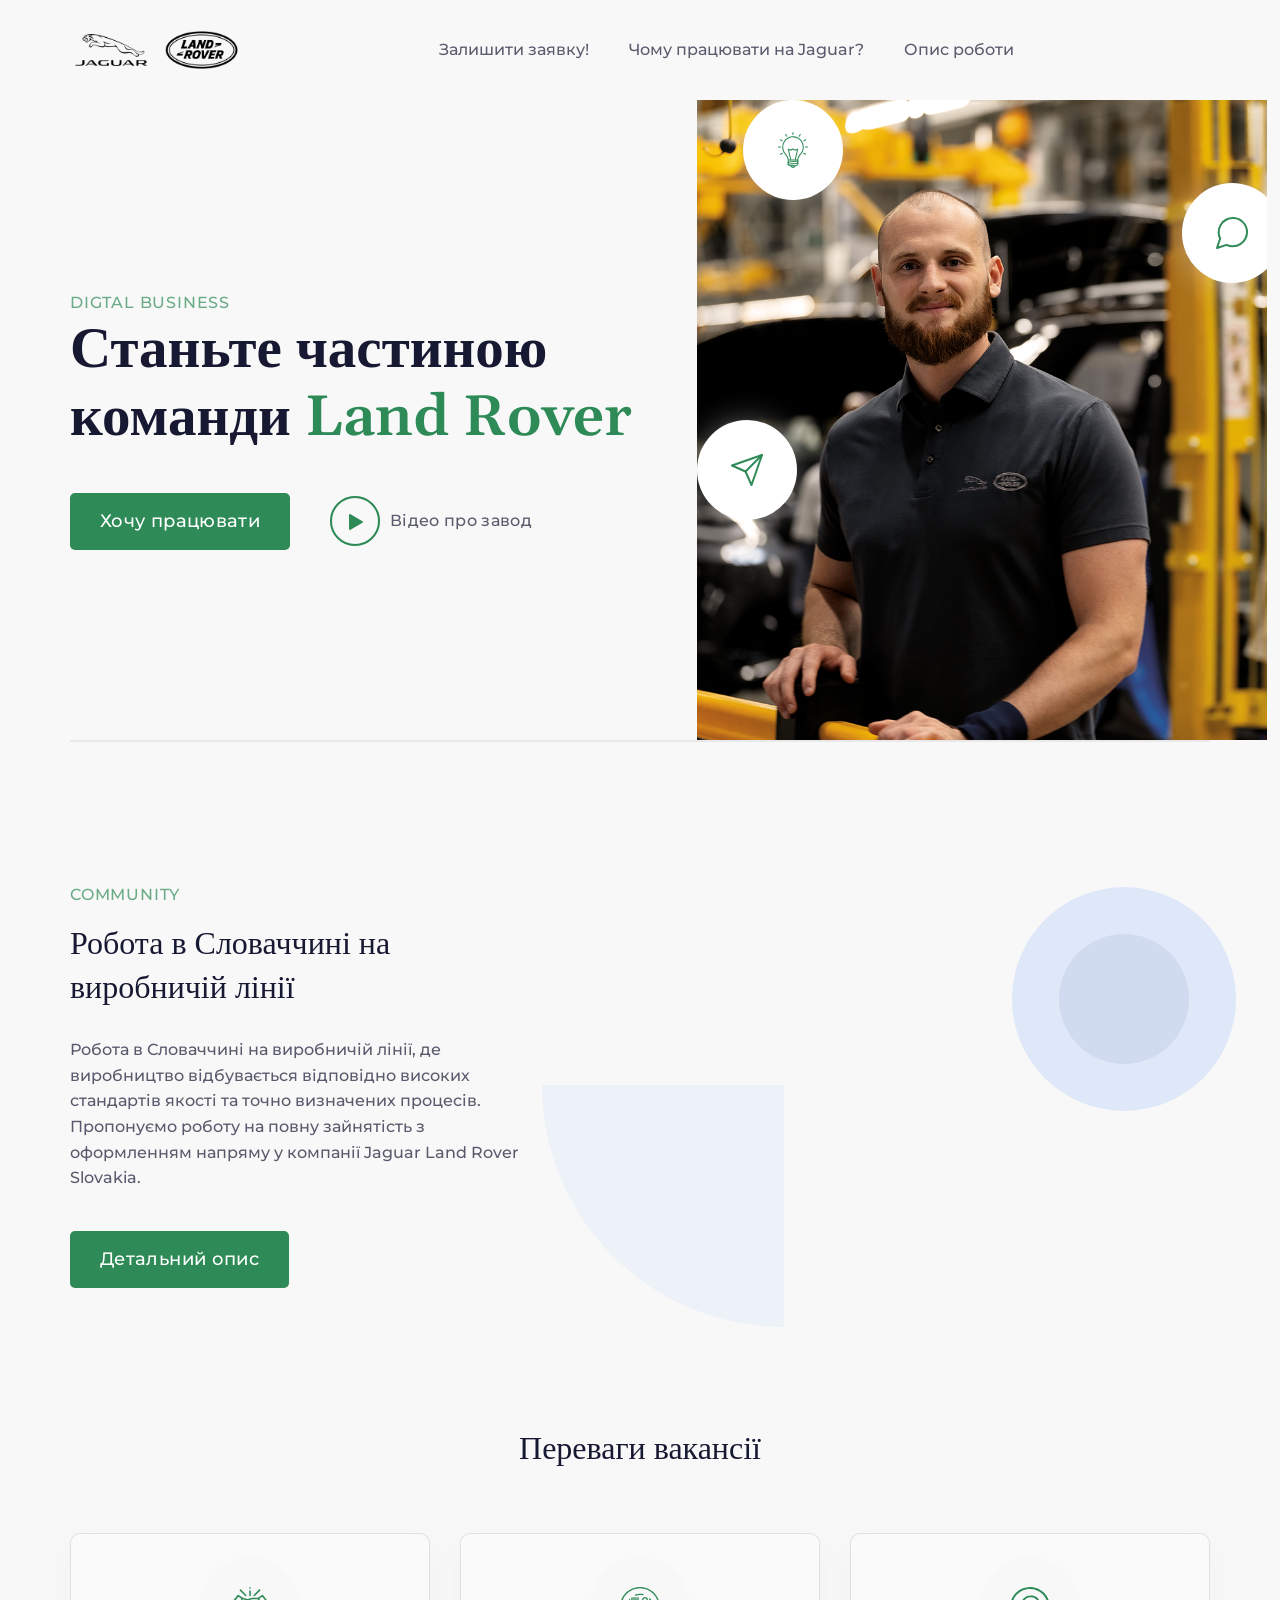
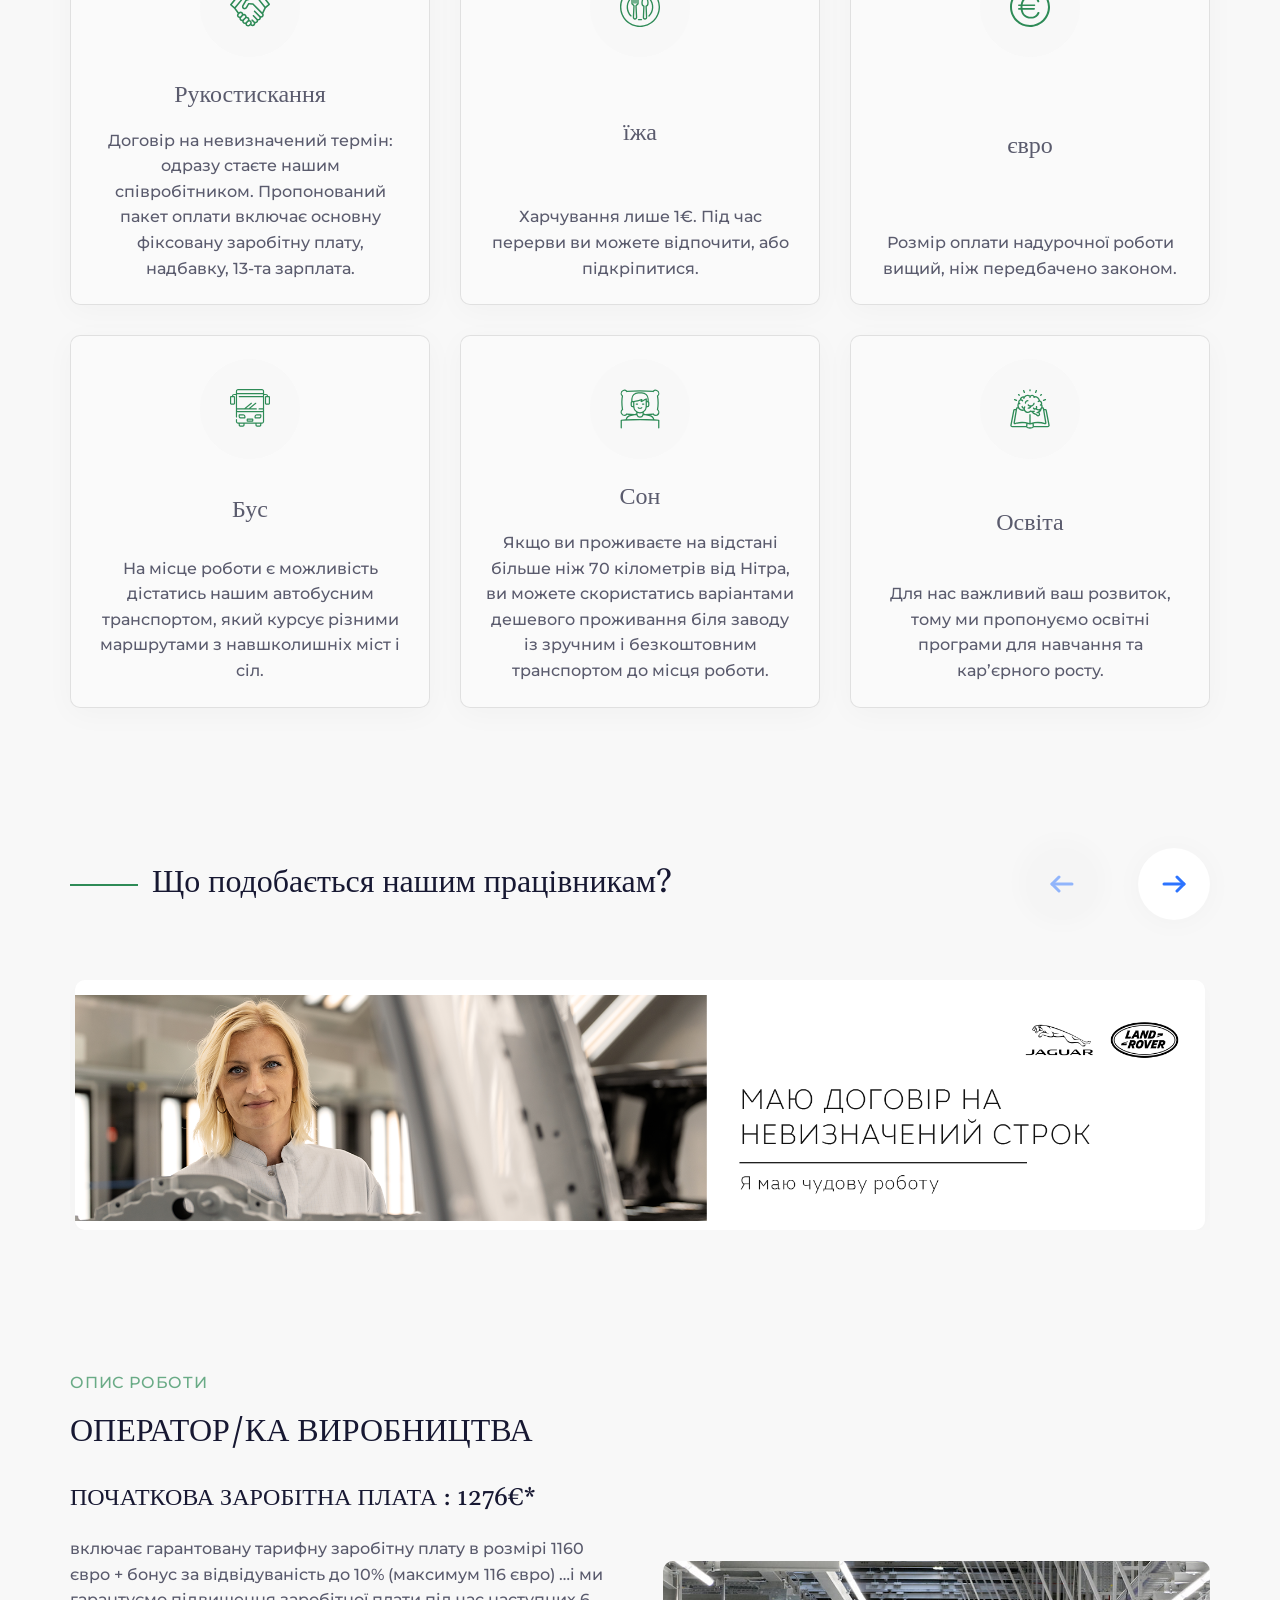
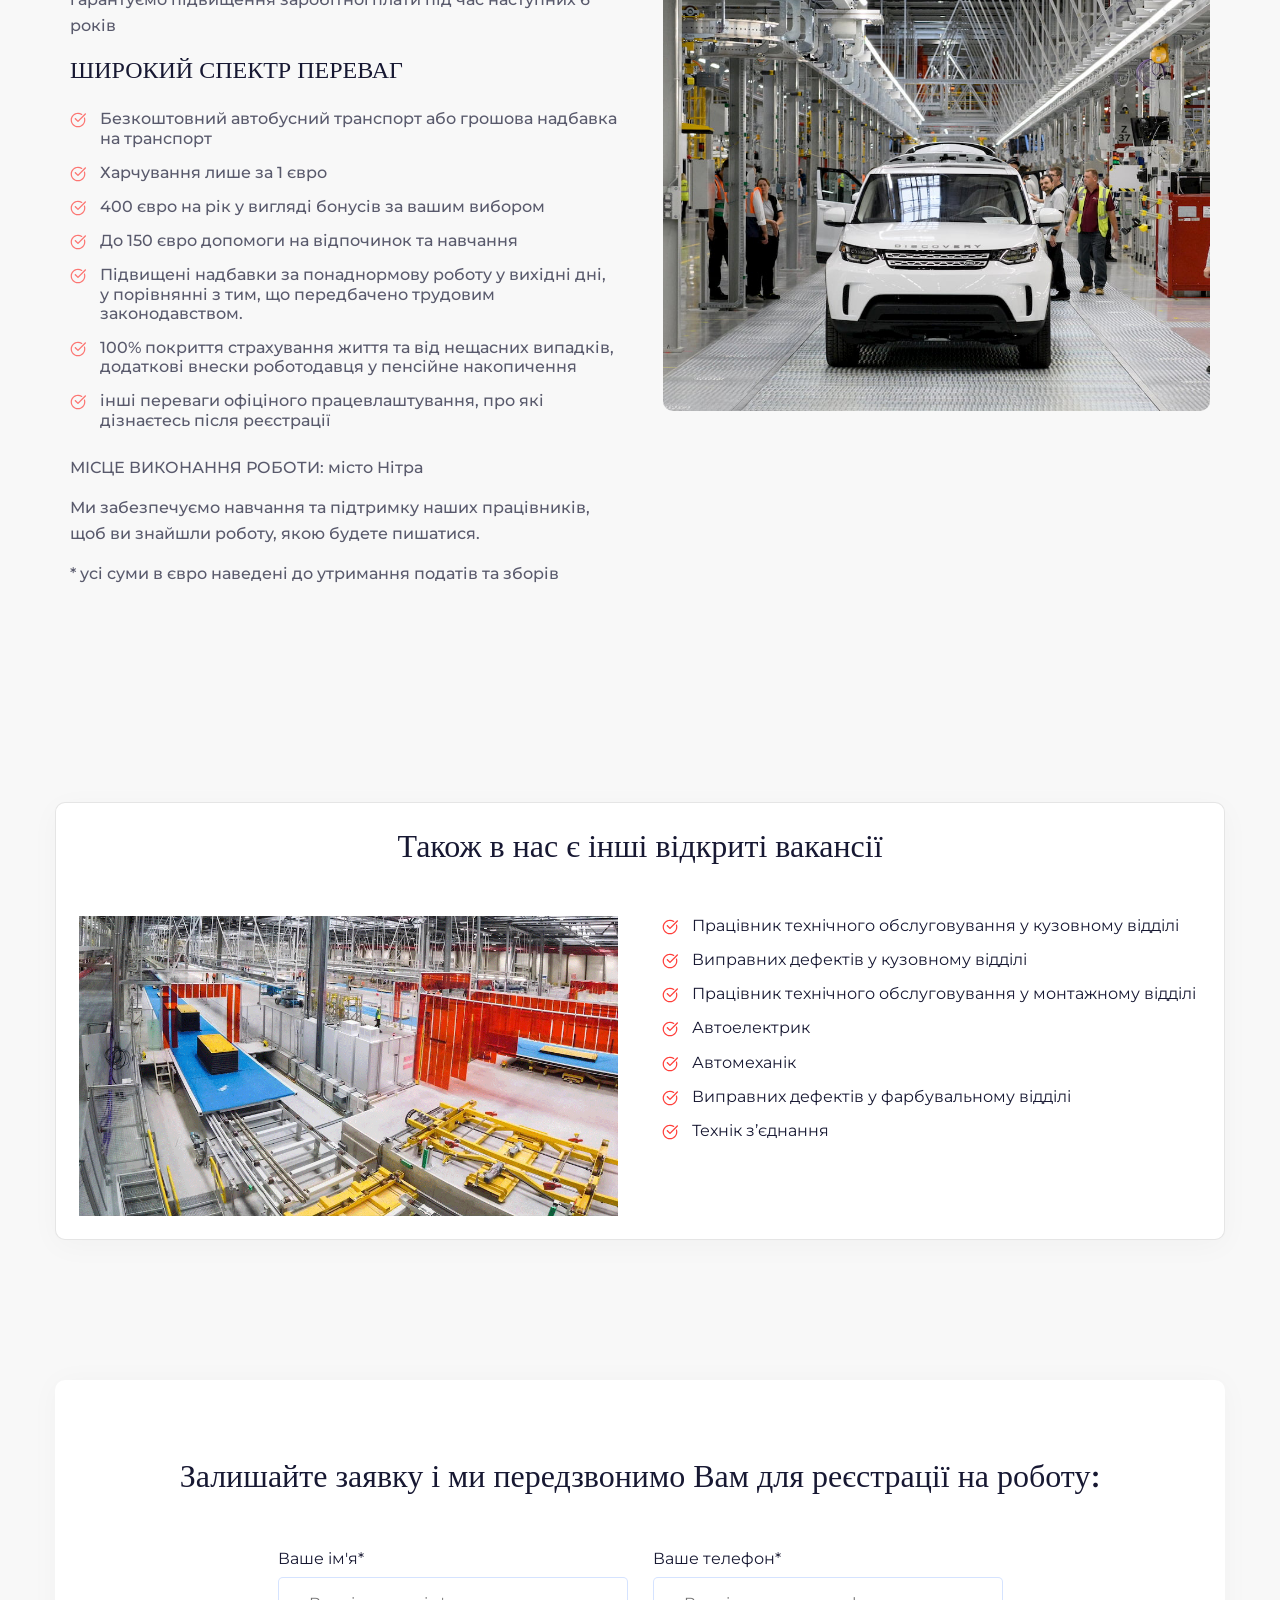
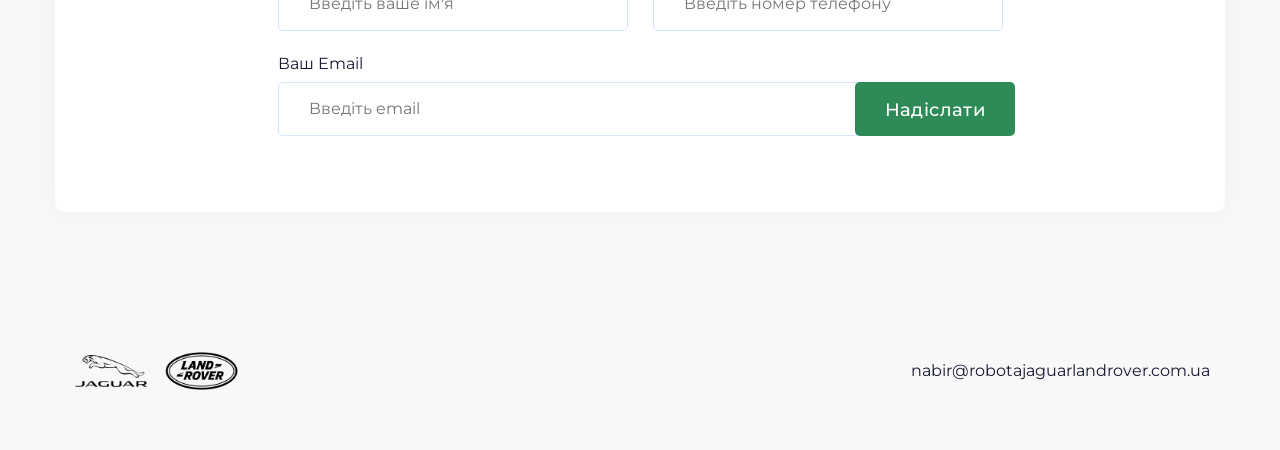
==== commit f892d066: "Add files via upload" ====
--- a/index.html
+++ b/index.html
@@ -61,8 +61,8 @@
 								<a href="#optionswork" class="main__botton botton">
 									Хочу працювати
 								</a>
-								<a href="https://www.youtube.com/watch?v=NEhsQ5lwHX8" class="main__play"><span
-										class="main__play-img triangle"></span>
+								<a href="https://www.youtube.com/watch?v=NEhsQ5lwHX8" class="main__play"
+									target="_blank"><span class="main__play-img triangle"></span>
 									<p class="main__text main--textlet">Відео про завод </p>
 								</a>
 							</div>
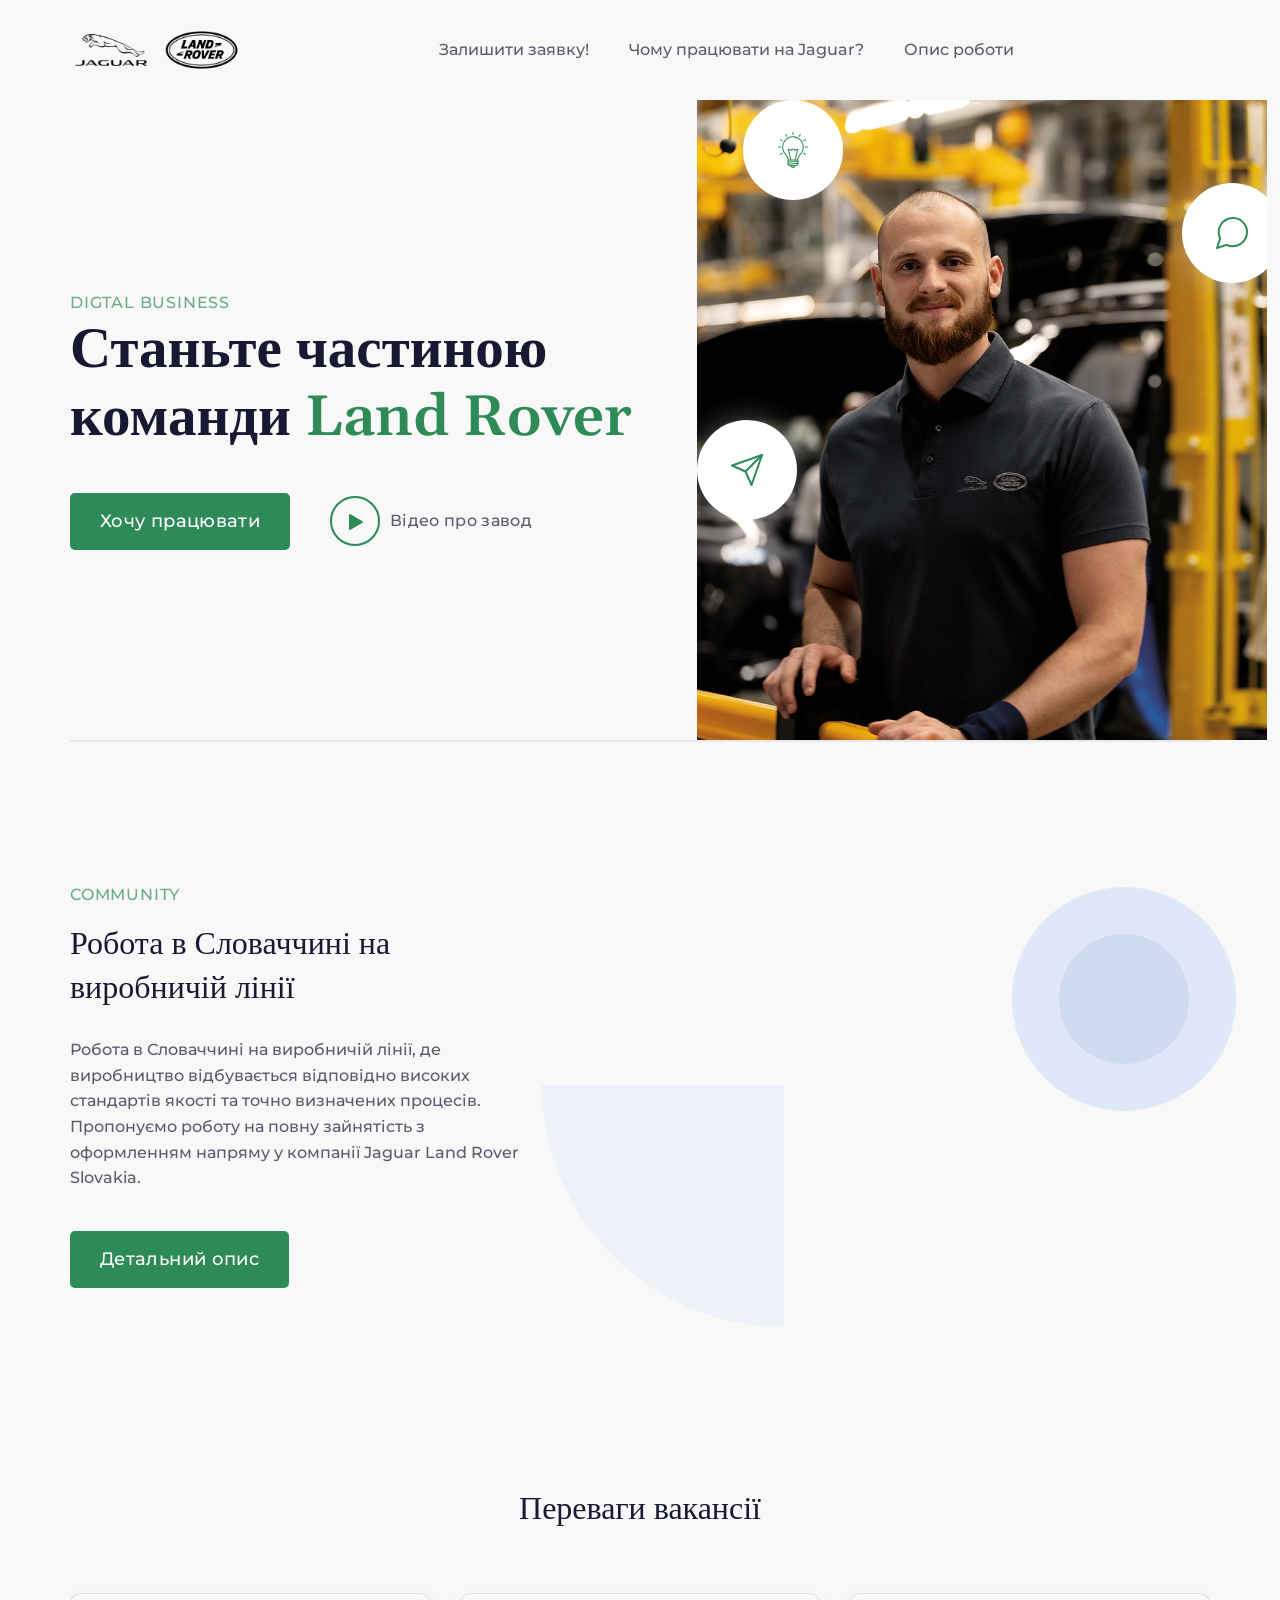
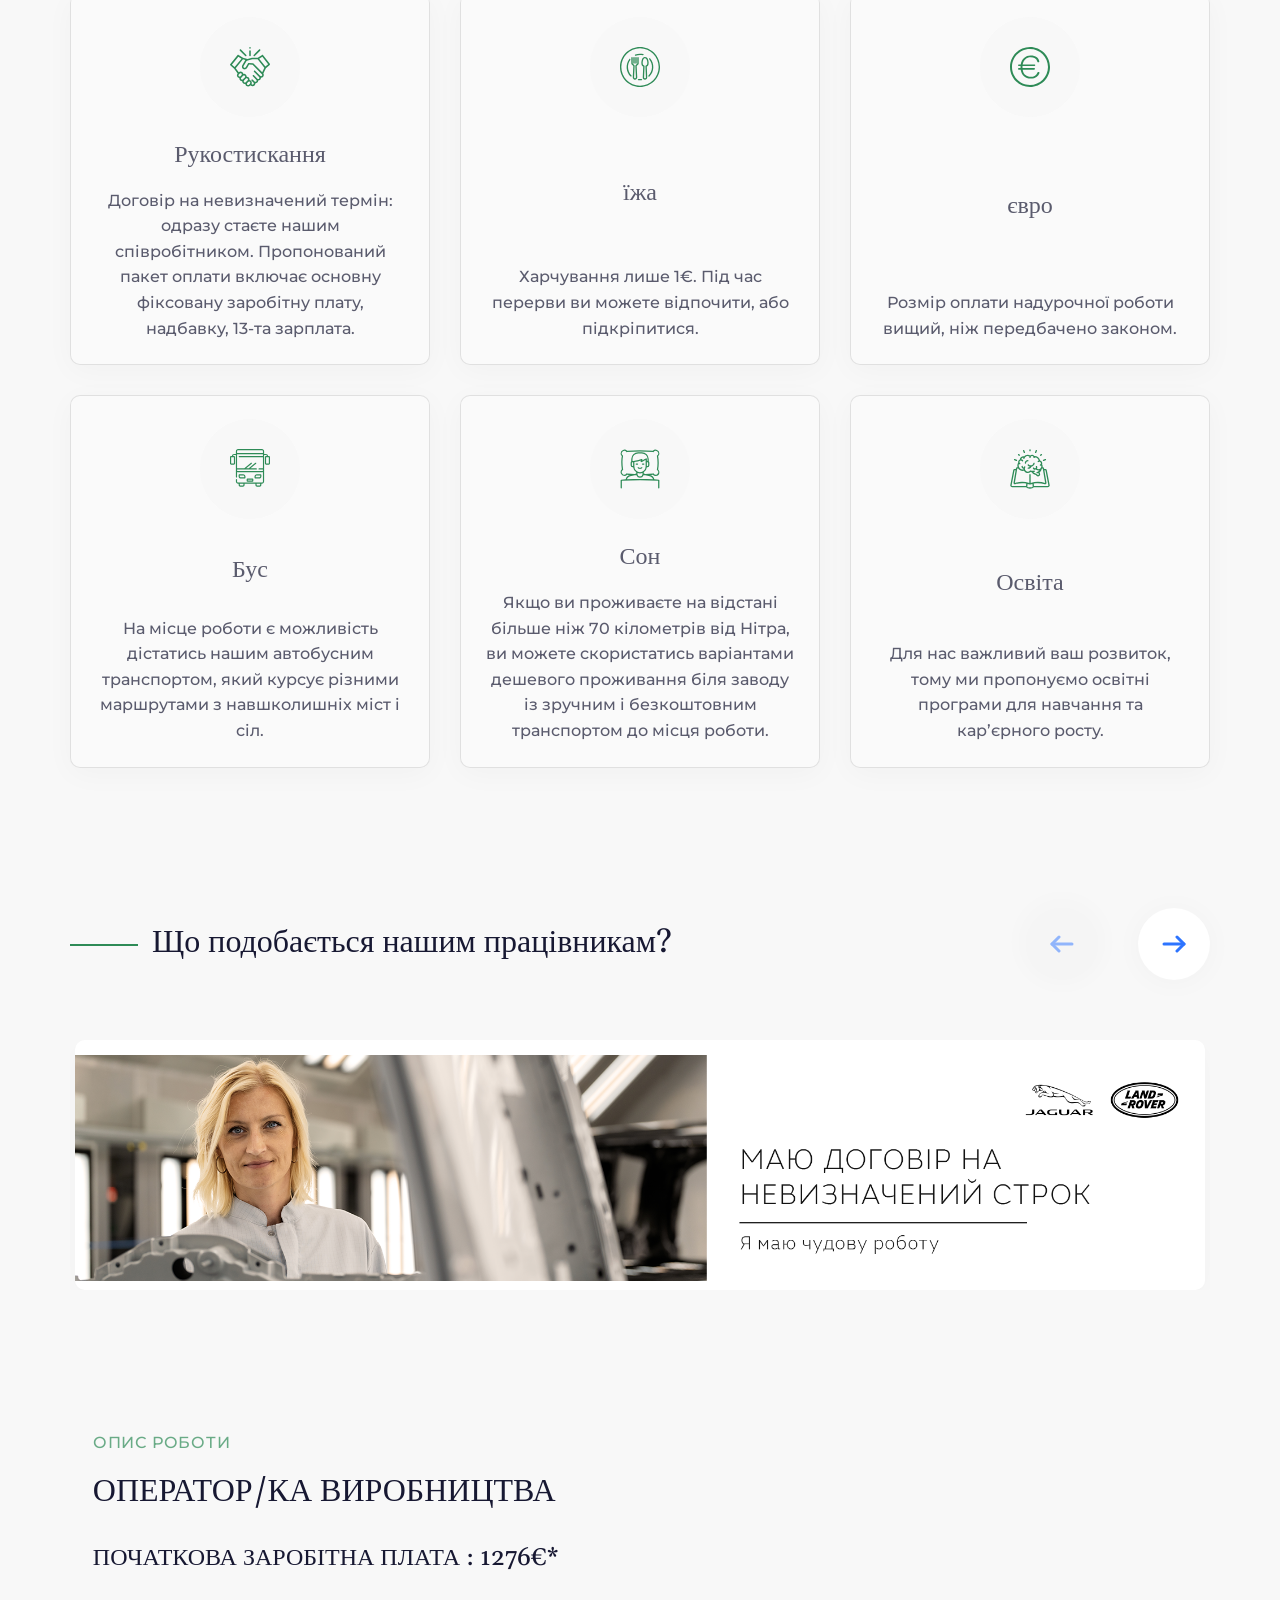
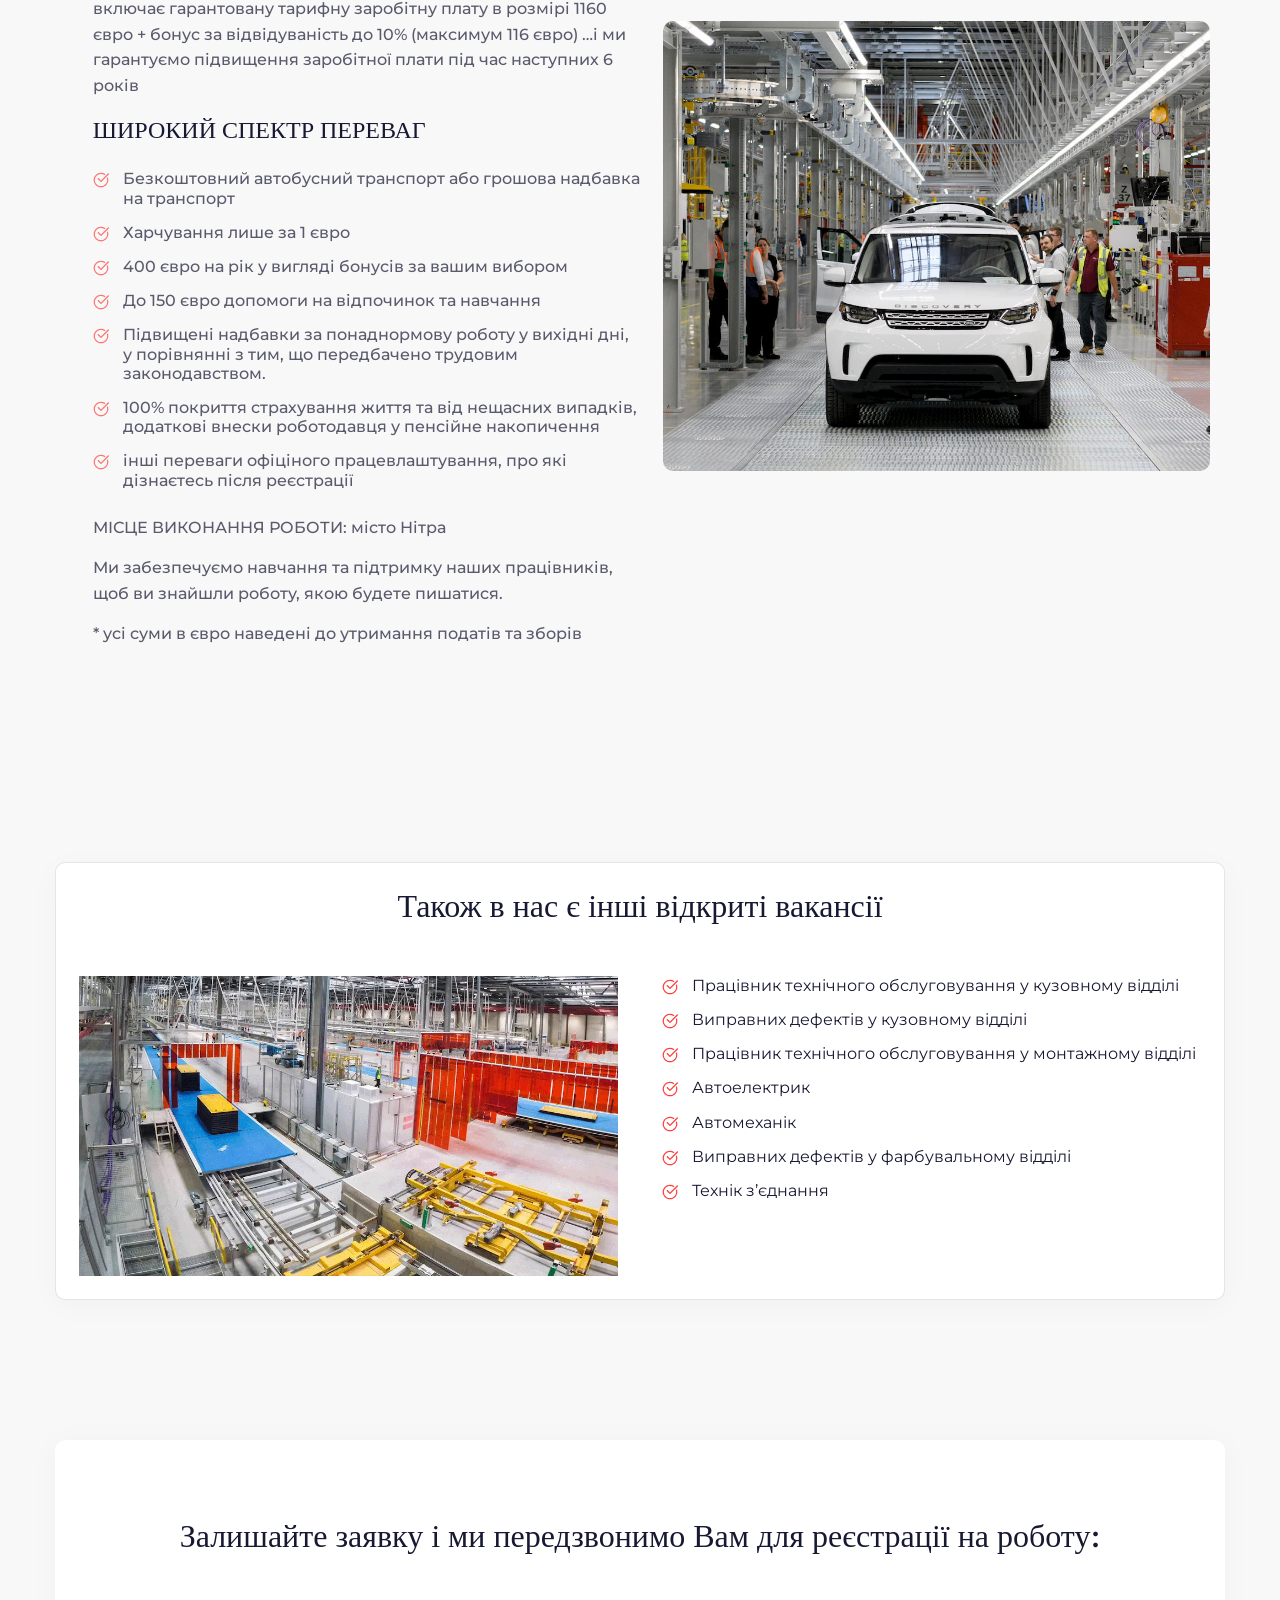
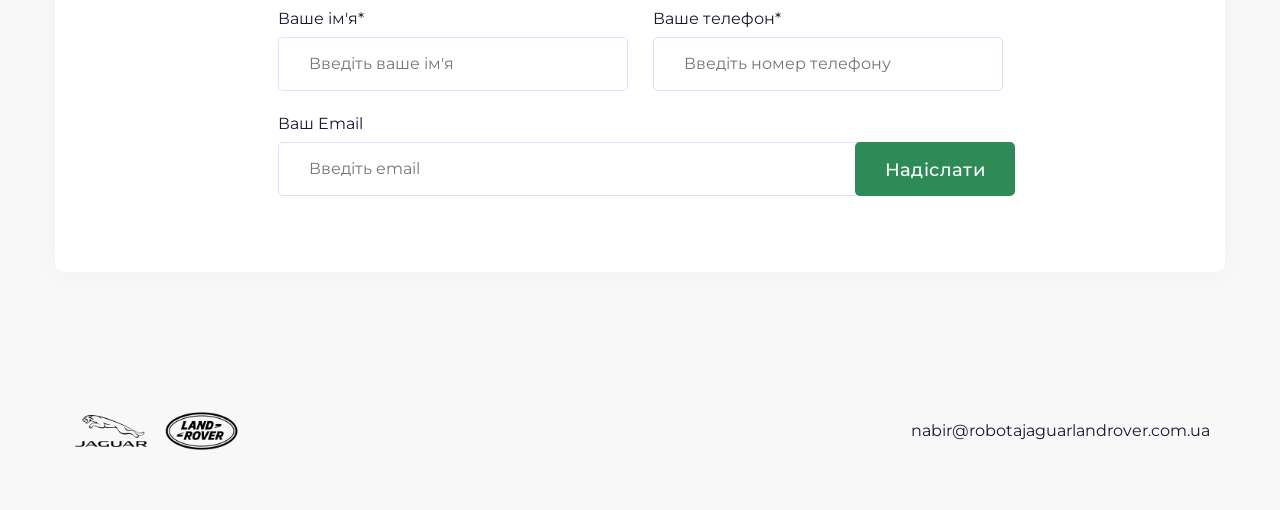
==== commit 8d5700ab: "Add files via upload" ====
--- a/index.html
+++ b/index.html
@@ -90,7 +90,7 @@
 							Пропонуємо роботу на повну зайнятість з оформленням напряму у компанії Jaguar Land Rover
 							Slovakia.
 						</p>
-						<a href="#" class="video-content__botton botton">
+						<a href="#optionswork" class="video-content__botton botton">
 							Детальний опис
 						</a>
 					</div>
@@ -108,8 +108,9 @@
 					</div>
 				</div>
 			</section>
-			<section id="betterwork" class="page-works betterwork">
+			<section class="page-works betterwork">
 				<div class="betterwork__container">
+					<div id="betterwork" class="betterwork__ancher"></div>
 					<h2 class="betterwork__title">Переваги вакансії</h2>
 					<div class="betterwork__flayers flayers-items">
 						<div class="flayers-items__covering">
@@ -207,8 +208,9 @@
 					</div>
 				</div>
 			</section>
-			<section id="optionswork" class="page-options  optionswork">
+			<section class="page-options  optionswork">
 				<div class="optionswork__container">
+					<div id="optionswork" class="optionswork__anher"></div>
 					<div class="optionswork__content">
 						<p class="optionswork__text main--textbgreen">ОПИС РОБОТИ</p>
 						<h2 class="optionswork__title">ОПЕРАТОР/КА ВИРОБНИЦТВА</h2>
@@ -265,8 +267,9 @@
 
 				</div>
 			</section>
-			<section id="callback" class="page-callback  callback">
+			<section class="page-callback  callback">
 				<div class="callback__container">
+					<div id="callback" class="callback__ancher"></div>
 					<h2 class="callback__title">
 						Залишайте заявку і ми передзвонимо Вам для реєстрації на роботу:
 					</h2>
